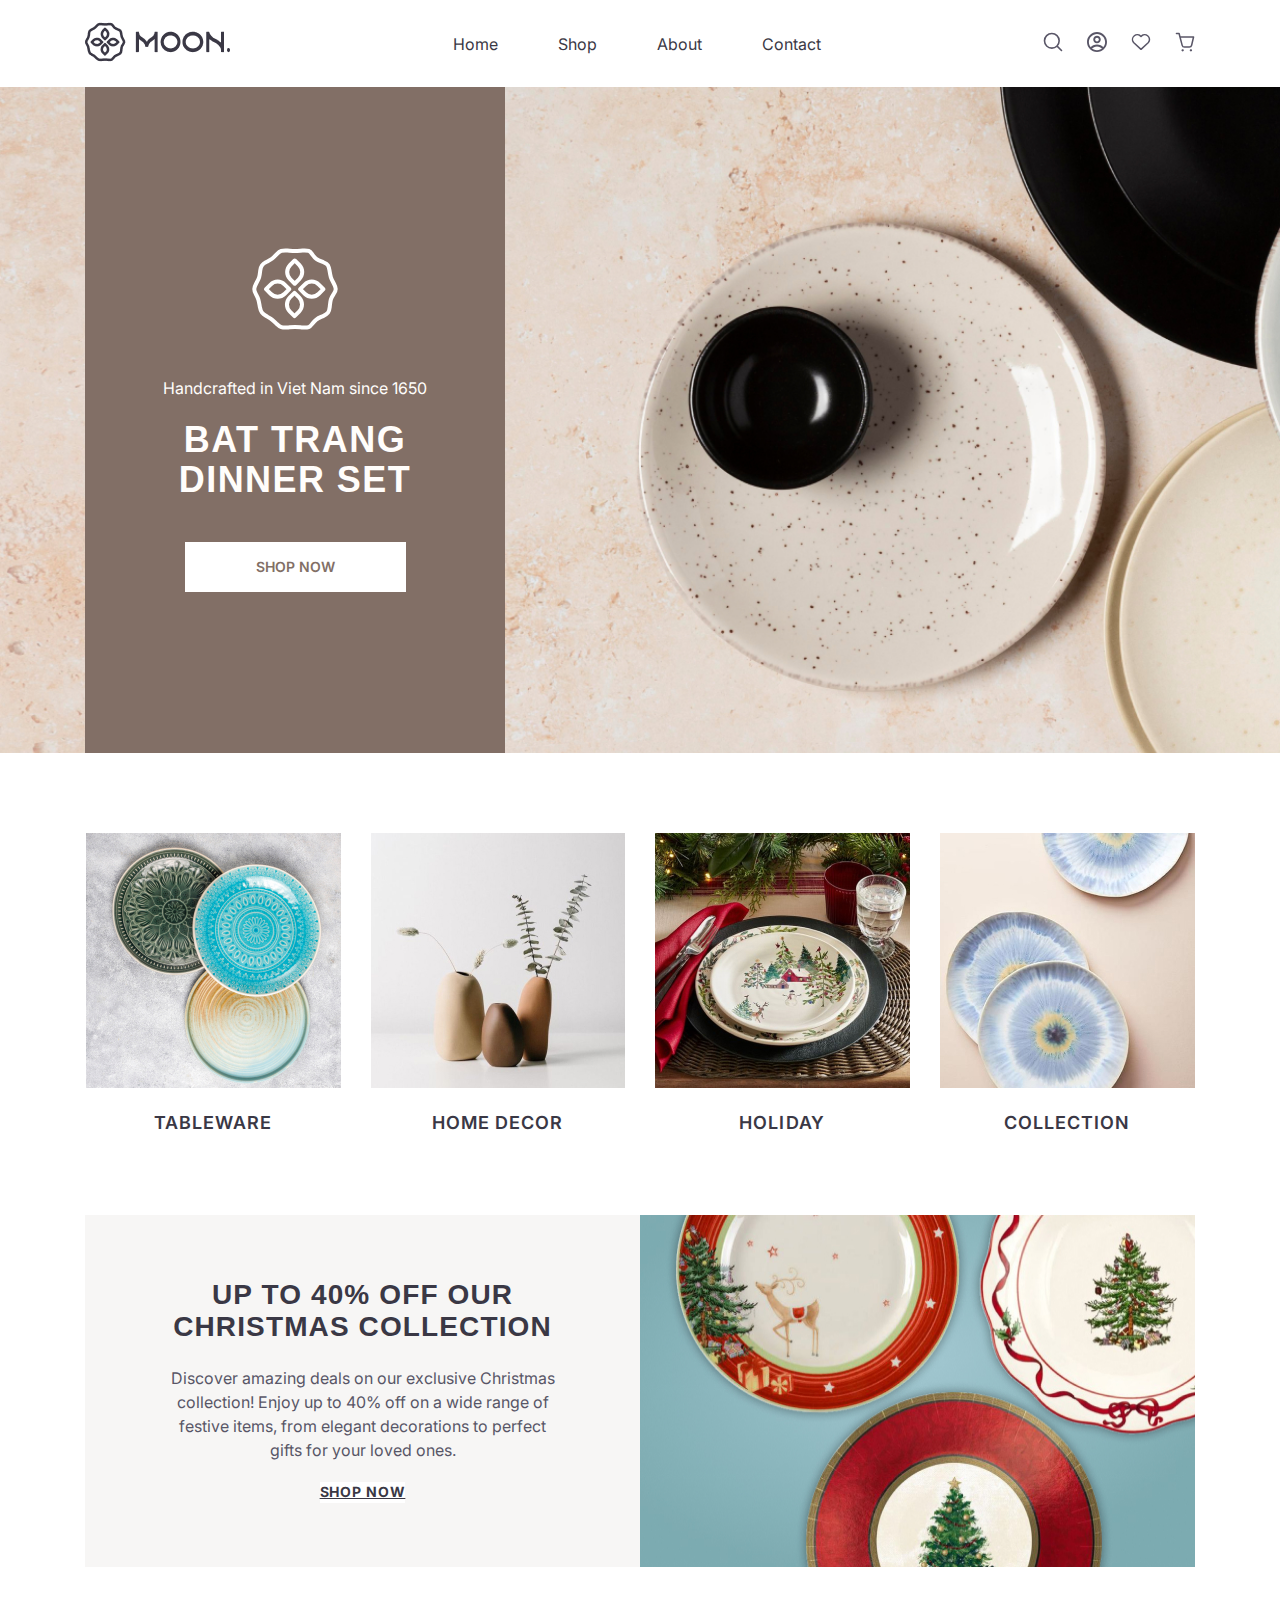
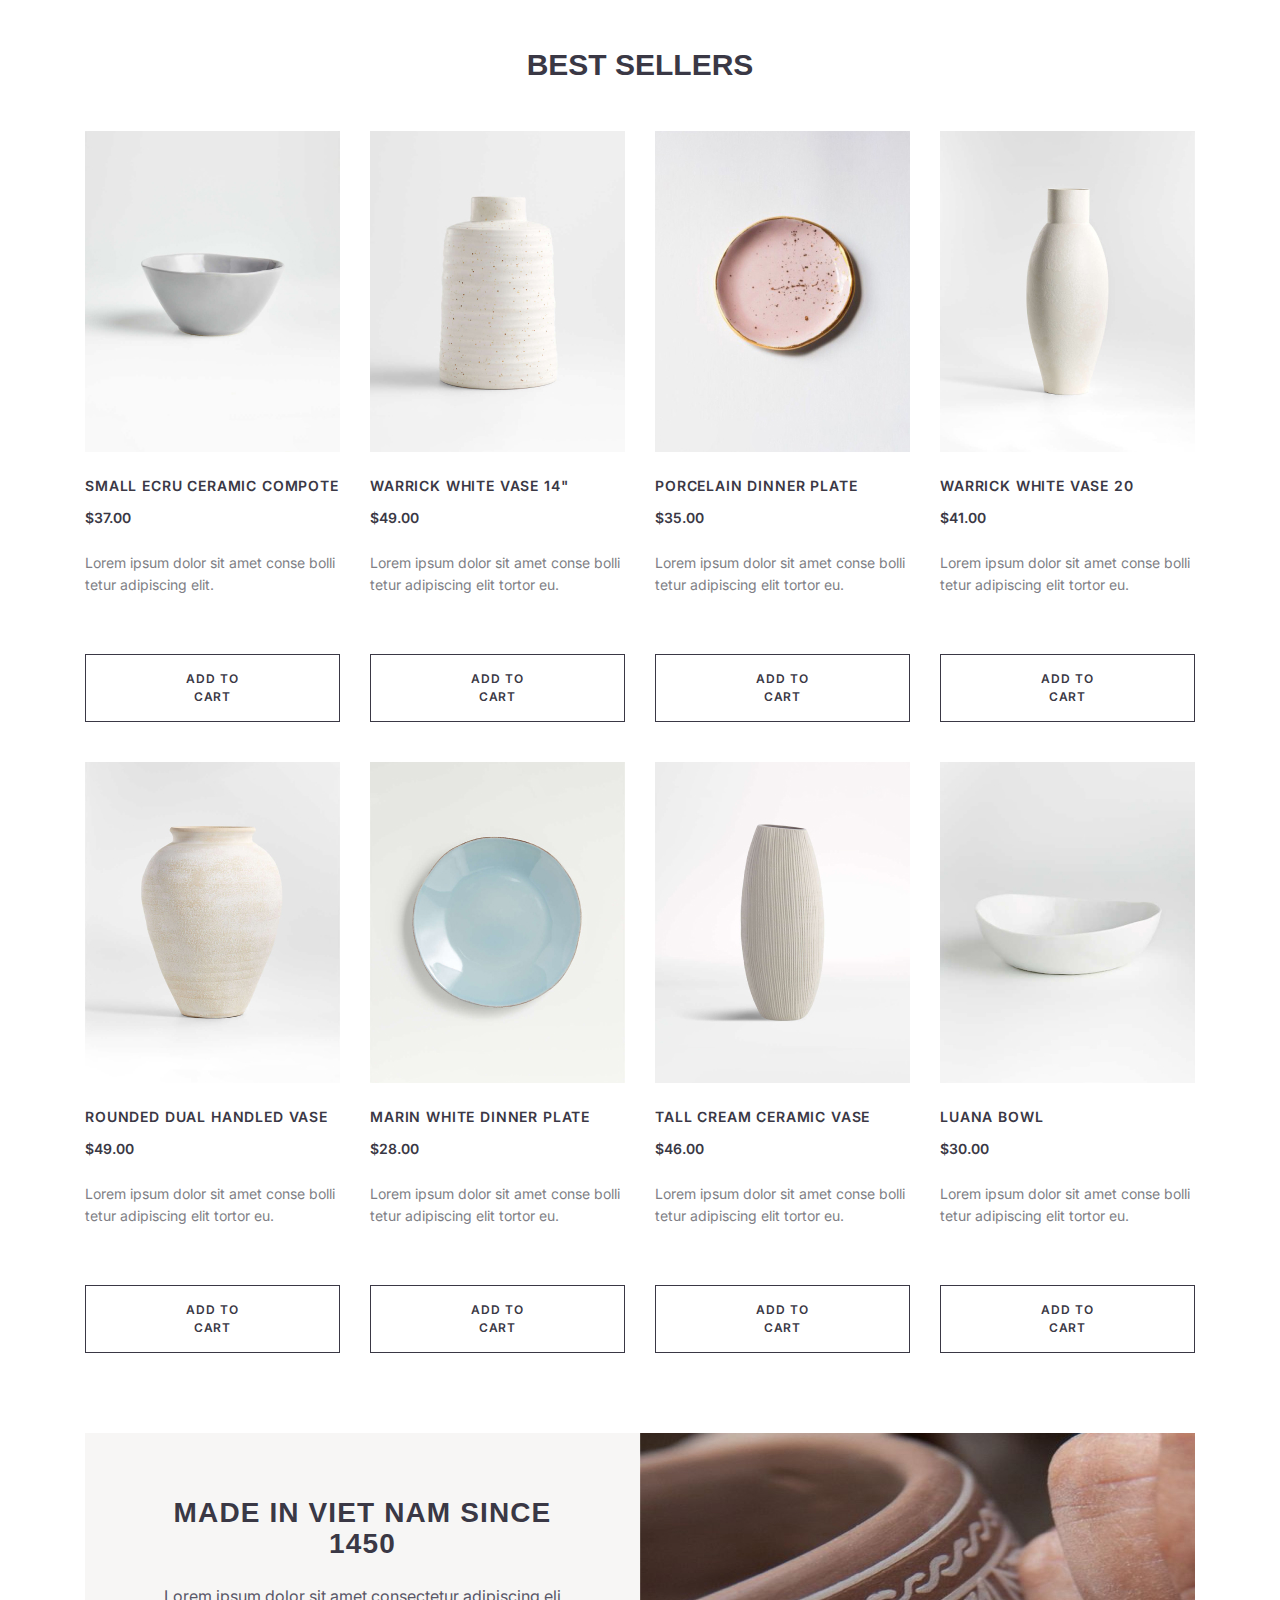
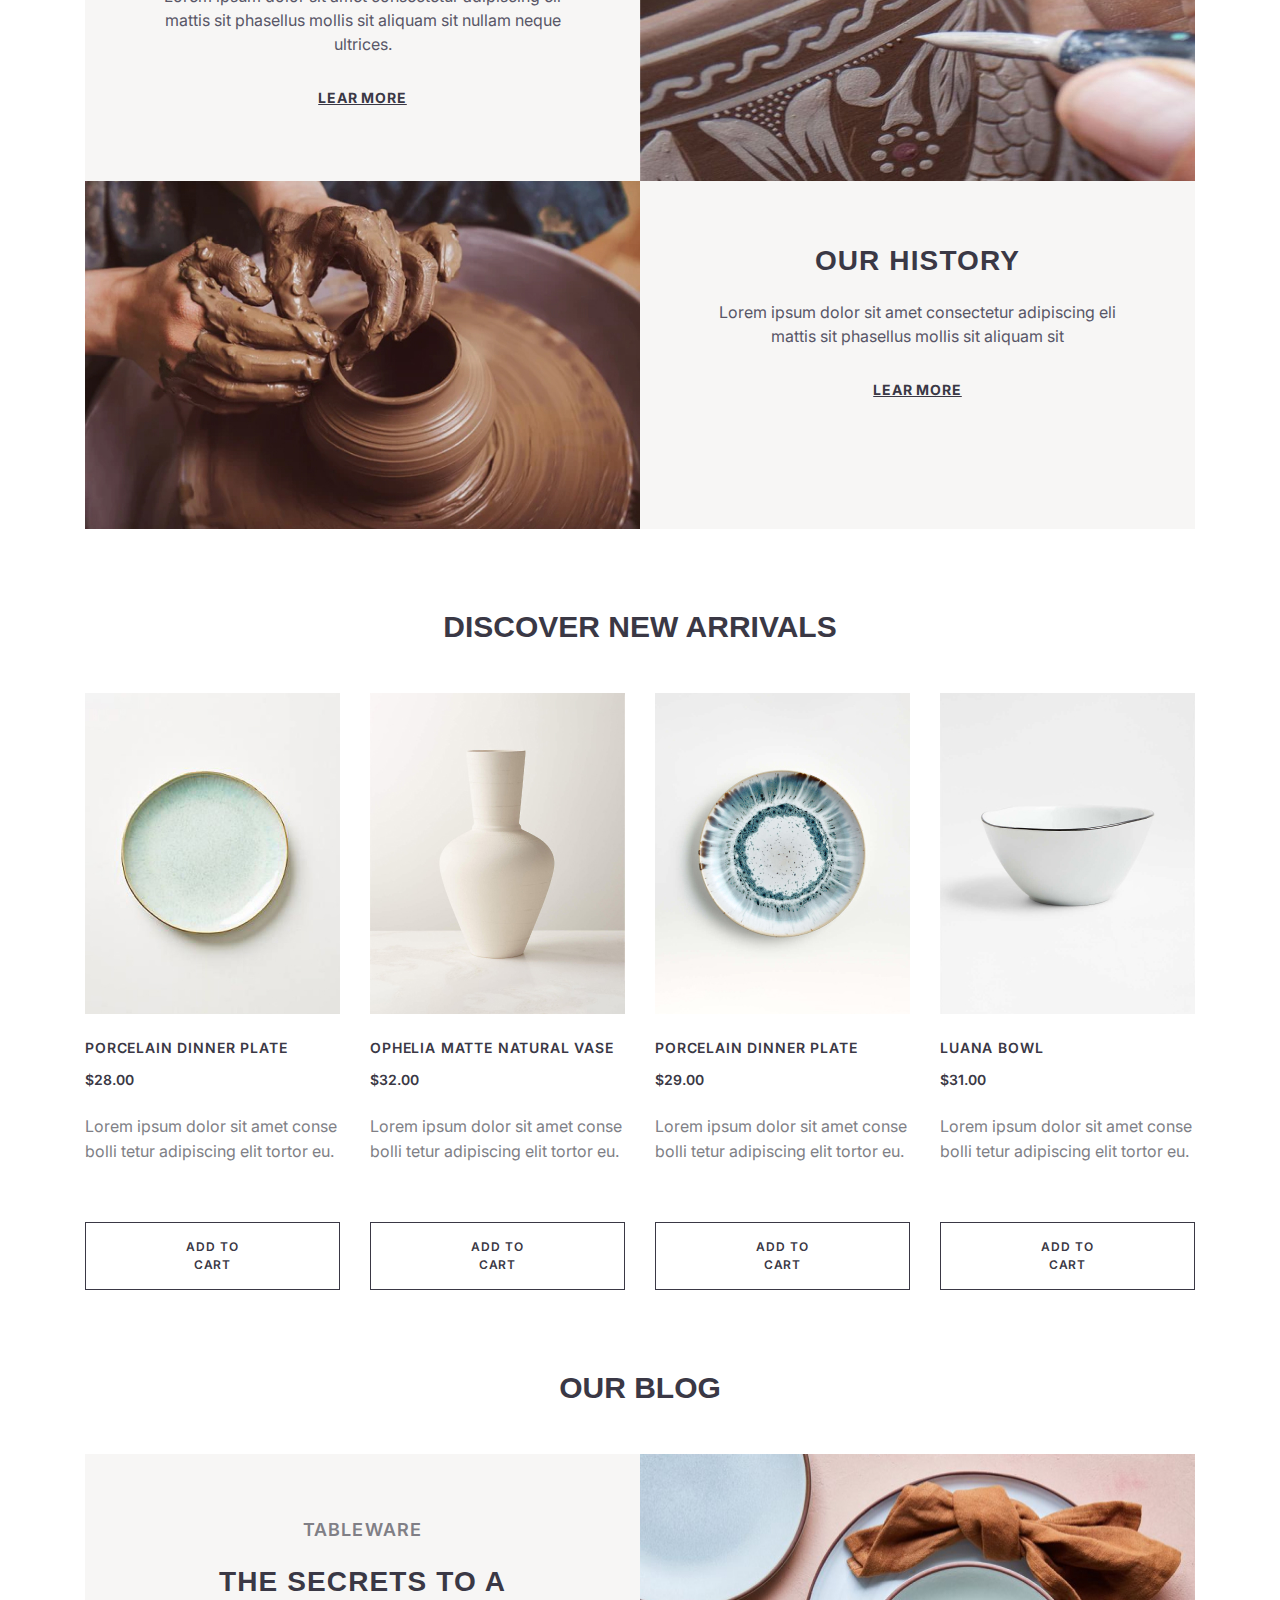
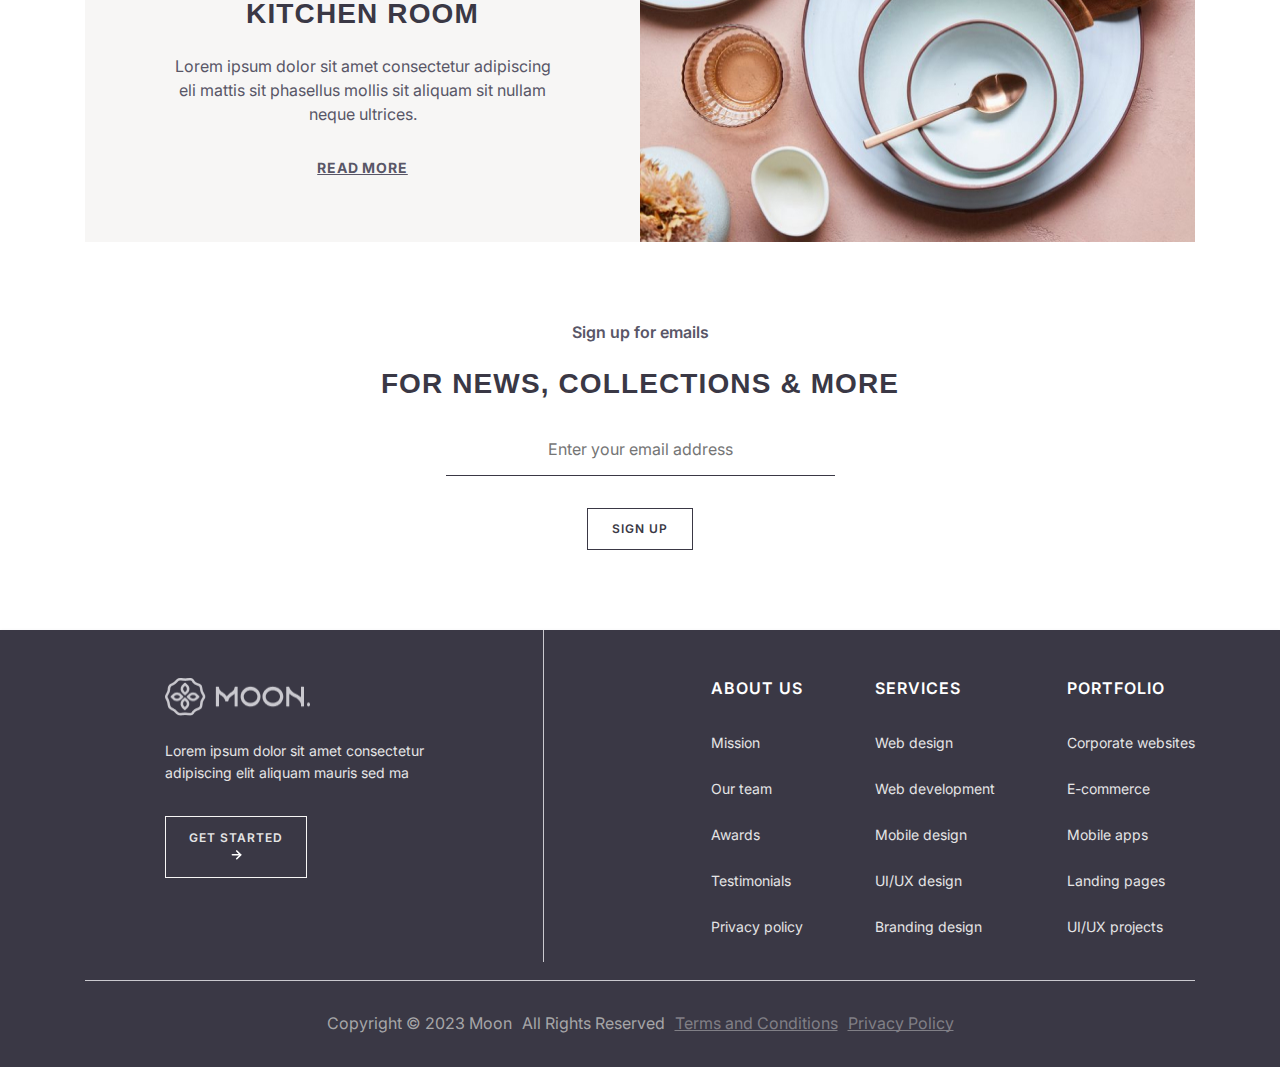
==== index.html @ 16c892f4 "changes" ====
<!DOCTYPE html>
<html lang="en">
  <head>
    <meta charset="UTF-8" />
    <meta name="viewport" content="width=device-width, initial-scale=1.0" />
    <title>Moon</title>
    <link rel="preconnect" href="https://fonts.googleapis.com" />
    <link rel="preconnect" href="https://fonts.gstatic.com" crossorigin />
    <link
      href="https://fonts.googleapis.com/css2?family=EB+Garamond:ital,wght@0,400..800;1,400..800&family=Inter:wght@100..900&display=swap"
      rel="stylesheet"
    />
    <link rel="stylesheet" href="css/normalize.css" />
    <link rel="stylesheet" href="css/style.css" />
  </head>
  <body>
    <header class="header">
      <div class="container">
        <div class="header__inner">
          <a class="logo" href="index.html">
            <img src="images/logo.png" alt="logo" />
          </a>
          <ul class="header__list">
            <li class="header__item">
              <a class="header__link" href="#">Home</a>
            </li>
            <li class="header__item">
              <a class="header__link" href="#">Shop</a>
            </li>
            <li class="header__item">
              <a class="header__link" href="#">About</a>
            </li>
            <li class="header__item">
              <a class="header__link" href="#">Contact</a>
            </li>
          </ul>
          <ul class="header__nav-list">
            <li class="header__nav-item">
              <a class="header__nav-link" href="#">
                <img src="images/search.svg" alt="picture" />
              </a>
            </li>
            <li class="header__nav-item">
              <a class="header__nav-link" href="#">
                <img src="images/avatar.svg" alt="picture" />
              </a>
            </li>
            <li class="header__nav-item">
              <a class="header__nav-link" href="#">
                <img src="images/favorite.svg" alt="picture" />
              </a>
            </li>
            <li class="header__nav-item">
              <a class="header__nav-link" href="#">
                <img src="images/shopping-cart.svg" alt="picture" />
              </a>
            </li>
          </ul>
        </div>
      </div>
    </header>
    <section class="top">
      <div class="container">
        <div class="top__inner">
          <img src="images/top-icon.svg" alt="icon" />
          <p class="top__text">Handcrafted in Viet Nam since 1650</p>
          <h1 class="top__title title">BAT TRANG DINNER SET</h1>
          <button class="top__btn" type="button">SHOP NOW</button>
        </div>
      </div>
    </section>
    <section class="catalog">
      <div class="container">
        <ul class="catalog__list">
          <li class="catalog__item">
            <img src="images/catalog-1.jpg" alt="picture" />
            <a class="catalog__link" href="#">
              <p class="catalog__link-text">TableWare</p>
            </a>
          </li>
          <li class="catalog__item">
            <img src="images/catalog-2.jpg" alt="picture" />
            <a class="catalog__link" href="#">
              <p class="catalog__link-text">Home decor</p>
            </a>
          </li>
          <li class="catalog__item">
            <img src="images/catalog-3.jpg" alt="picture" />
            <a class="catalog__link" href="#">
              <p class="catalog__link-text">Holiday</p>
            </a>
          </li>
          <li class="catalog__item">
            <img src="images/catalog-4.jpg" alt="picture" />
            <a class="catalog__link" href="#">
              <p class="catalog__link-text">Collection</p>
            </a>
          </li>
        </ul>
      </div>
    </section>
    <section class="discount">
      <div class="container">
        <div class="discount__inner">
          <div class="discount__list">
            <h2 class="discount__title title">
              Up to 40% off our Christmas collection
            </h2>
            <p class="discount__text">
              Discover amazing deals on our exclusive Christmas collection!
              Enjoy up to 40% off on a wide range of festive items, from elegant
              decorations to perfect gifts for your loved ones.
            </p>
            <button class="discount__btn" type="button">Shop now</button>
          </div>
          <img class="discount__img" src="images/discount.jpg" alt="pictere" />
        </div>
      </div>
    </section>
    <section class="best">
      <div class="container">
        <h2 class="best__title title">Best sellers</h2>
        <ul class="best__list">
          <li class="best__item">
            <img src="images/best-1.jpg" alt="picture" />
            <div class="best__item-content">
              <p class="best__name">Small Ecru Ceramic Compote</p>
              <p class="best__price">$37.00</p>
              <p class="best__text">
                Lorem ipsum dolor sit amet conse bolli tetur adipiscing elit.
              </p>
              <button class="best__btn" type="button">Add to cart</button>
            </div>
          </li>
          <li class="best__item">
            <img src="images/best-2.jpg" alt="picture" />
            <p class="best__name">Warrick White Vase 14"</p>
            <p class="best__price">$49.00</p>
            <p class="best__text">
              Lorem ipsum dolor sit amet conse bolli tetur adipiscing elit
              tortor eu.
            </p>
            <button class="best__btn" type="button">Add to cart</button>
          </li>
          <li class="best__item">
            <img src="images/best-3.jpg" alt="picture" />
            <p class="best__name">Porcelain Dinner Plate</p>
            <p class="best__price">$35.00</p>
            <p class="best__text">
              Lorem ipsum dolor sit amet conse bolli tetur adipiscing elit
              tortor eu.
            </p>
            <button class="best__btn" type="button">Add to cart</button>
          </li>
          <li class="best__item">
            <img src="images/best-4.jpg" alt="picture" />
            <p class="best__name">Warrick White Vase 20</p>
            <p class="best__price">$41.00</p>
            <p class="best__text">
              Lorem ipsum dolor sit amet conse bolli tetur adipiscing elit
              tortor eu.
            </p>
            <button class="best__btn" type="button">Add to cart</button>
          </li>
          <li class="best__item">
            <img src="images/best-5.jpg" alt="picture" />
            <p class="best__name">Rounded Dual Handled Vase</p>
            <p class="best__price">$49.00</p>
            <p class="best__text">
              Lorem ipsum dolor sit amet conse bolli tetur adipiscing elit
              tortor eu.
            </p>
            <button class="best__btn" type="button">Add to cart</button>
          </li>
          <li class="best__item">
            <img src="images/best-6.jpg" alt="picture" />
            <p class="best__name">Marin White Dinner Plate</p>
            <p class="best__price">$28.00</p>
            <p class="best__text">
              Lorem ipsum dolor sit amet conse bolli tetur adipiscing elit
              tortor eu.
            </p>
            <button class="best__btn" type="button">Add to cart</button>
          </li>
          <li class="best__item">
            <img src="images/best-7.jpg" alt="picture" />
            <p class="best__name">Tall Cream Ceramic Vase</p>
            <p class="best__price">$46.00</p>
            <p class="best__text">
              Lorem ipsum dolor sit amet conse bolli tetur adipiscing elit
              tortor eu.
            </p>
            <button class="best__btn" type="button">Add to cart</button>
          </li>
          <li class="best__item">
            <img src="images/best-8.jpg" alt="picture" />
            <p class="best__name">Luana Bowl</p>
            <p class="best__price">$30.00</p>
            <p class="best__text">
              Lorem ipsum dolor sit amet conse bolli tetur adipiscing elit
              tortor eu.
            </p>
            <button class="best__btn" type="button">Add to cart</button>
          </li>
        </ul>
      </div>
    </section>
    <section class="info">
      <div class="container">
        <div class="info__inner">
          <div class="info__made">
            <h2 class="info__title title">Made in viet Nam since 1450</h2>
            <p class="info__text">
              Lorem ipsum dolor sit amet consectetur adipiscing eli mattis sit
              phasellus mollis sit aliquam sit nullam neque ultrices.
            </p>
            <a class="info__link" href="">Lear more</a>
          </div>
          <img class="info__img" src="images/info-1.jpg" alt="picture" />
        </div>
        <div class="info__list">
          <img class="info__img" src="images/info-2.jpg" alt="picture" />
          <div class="info__history">
            <h2 class="info__title title">Our History</h2>
            <p class="info__text">
              Lorem ipsum dolor sit amet consectetur adipiscing eli mattis sit
              phasellus mollis sit aliquam sit
            </p>
            <a class="info__link" href="">Lear more</a>
          </div>
        </div>
      </div>
    </section>
    <section class="discover">
      <div class="container">
        <h2 class="discover__title title">Discover new arrivals</h2>
        <ul class="discover__list">
          <li class="discover__item">
            <img src="images/discover-1.jpg" alt="picture" />
            <p class="discover__name">Porcelain Dinner Plate</p>
            <p class="discover__price">$28.00</p>
            <p class="discover__text">
              Lorem ipsum dolor sit amet conse bolli tetur adipiscing elit
              tortor eu.
            </p>
            <button class="discover__btn" type="button">Add to cart</button>
          </li>
          <li class="discover__item">
            <img src="images/discover-2.jpg" alt="picture" />
            <p class="discover__name">Ophelia Matte Natural Vase</p>
            <p class="discover__price">$32.00</p>
            <p class="discover__text">
              Lorem ipsum dolor sit amet conse bolli tetur adipiscing elit
              tortor eu.
            </p>
            <button class="discover__btn" type="button">Add to cart</button>
          </li>
          <li class="discover__item">
            <img src="images/discover-3.jpg" alt="picture" />
            <p class="discover__name">Porcelain Dinner Plate</p>
            <p class="discover__price">$29.00</p>
            <p class="discover__text">
              Lorem ipsum dolor sit amet conse bolli tetur adipiscing elit
              tortor eu.
            </p>
            <button class="discover__btn" type="button">Add to cart</button>
          </li>
          <li class="discover__item">
            <img src="images/discover-4.jpg" alt="picture" />
            <p class="discover__name">Luana Bowl</p>
            <p class="discover__price">$31.00</p>
            <p class="discover__text">
              Lorem ipsum dolor sit amet conse bolli tetur adipiscing elit
              tortor eu.
            </p>
            <button class="discover__btn" type="button">Add to cart</button>
          </li>
        </ul>
      </div>
    </section>
    <section class="blog">
      <div class="container">
        <h2 class="blog__title title">Our blog</h2>
        <div class="blog__inner">
          <div class="blog__list">
            <p class="blog__list-tab">TableWare</p>
            <h3 class="blog__list-title title">
              The secrets to a kitchen room
            </h3>
            <p class="blog__list-text">
              Lorem ipsum dolor sit amet consectetur adipiscing eli mattis sit
              phasellus mollis sit aliquam sit nullam neque ultrices.
            </p>
            <a class="blog__list-link" href="#">Read more</a>
          </div>
          <img class="blog__img" src="images/blog.jpg" alt="picture" />
        </div>
      </div>
    </section>
    <section class="mail">
      <div class="container">
        <div class="mail__list">
          <p class="mail__text">Sign up for emails</p>
          <h2 class="mail__title title">For news, collections & more</h2>
          <form class="mail__form" action="#">
            <input
              class="mail__email"
              type="email"
              placeholder="Enter your email address"
            />
            <button class="mail__btn" type="submit">Sign up</button>
          </form>
        </div>
      </div>
    </section>
    <footer class="footer">
      <div class="container">
        <div class="footer__inner">
          <div class="footer__box">
            <img
              class="footer__box-logo"
              src="images/logo-footer.png"
              alt="logo"
            />
            <p class="footer__box-text">
              Lorem ipsum dolor sit amet consectetur adipiscing elit aliquam
              mauris sed ma
            </p>
            <a class="footer__box-link" href=""
              >Get started
              <img src="images/Arrow Right.svg" alt="icon" />
            </a>
          </div>
          <div class="footer__content">
            <ul class="footer__about-list">
              <li class="footer__about-title">About us</li>
              <li class="footer__about-item">
                <a class="footer__about-link" href="#">Mission</a>
              </li>
              <li class="footer__about-item">
                <a class="footer__about-link" href="#">Our team</a>
              </li>
              <li class="footer__about-item">
                <a class="footer__about-link" href="#">Awards</a>
              </li>
              <li class="footer__about-item">
                <a class="footer__about-link" href="#">Testimonials</a>
              </li>
              <li class="footer__about-item">
                <a class="footer__about-link" href="#">Privacy policy</a>
              </li>
            </ul>
            <ul class="footer__services-list">
              <li class="footer__services-title">Services</li>
              <li class="footer__services-item">
                <a class="footer__services-link" href="#">Web design</a>
              </li>
              <li class="footer__services-item">
                <a class="footer__services-link" href="#">Web development</a>
              </li>
              <li class="footer__services-item">
                <a class="footer__services-link" href="#">Mobile design</a>
              </li>
              <li class="footer__services-item">
                <a class="footer__services-link" href="#">UI/UX design</a>
              </li>
              <li class="footer__services-item">
                <a class="footer__services-link" href="#">Branding design</a>
              </li>
            </ul>
            <ul class="footer__portfolio-list">
              <li class="footer__portfolio-title">Portfolio</li>
              <li class="footer__portfolio-item">
                <a class="footer__portfolio-link" href="#"
                  >Corporate websites</a
                >
              </li>
              <li class="footer__portfolio-item">
                <a class="footer__portfolio-link" href="#">E-commerce</a>
              </li>
              <li class="footer__portfolio-item">
                <a class="footer__portfolio-link" href="#">Mobile apps</a>
              </li>
              <li class="footer__portfolio-item">
                <a class="footer__portfolio-link" href="#">Landing pages</a>
              </li>
              <li class="footer__portfolio-item">
                <a class="footer__portfolio-link" href="#">UI/UX projects</a>
              </li>
            </ul>
          </div>
        </div>
        <div class="footer__end">
          <p class="footer__end-text">Copyright © 2023 Moon</p>
          <p class="footer__end-text">All Rights Reserved</p>
          <a class="footer__end-link" href="#">Terms and Conditions</a>
          <a class="footer__end-link" href="#">Privacy Policy</a>
        </div>
      </div>
    </footer>
  </body>
</html>
---- css/style.css ----
html {
  box-sizing: border-box;
}

*,
*::before,
*::after {
  box-sizing: inherit;
}

h1,
h2,
h3,
h4,
h5,
h6 {
  margin: 0;
}

ul,
li {
  margin: 0;
  padding: 0;
  list-style: none;
}

p {
  margin: 0;
}

a {
  color: inherit;
  text-decoration: none;
}

button {
  padding: 0;
  border: none;
  cursor: pointer;
  background: #fff;
}

body {
  font-family: "Inter", sans-serif;
  font-weight: 400;
  font-size: 16px;
  color: #3a3845;
  background-color: #fff;
}

.container {
  max-width: 1140px;
  margin: 0 auto;
  padding: 0 15px;
}

.title {
  font-family: "Garamond", sans-serif;
  font-weight: 700;
  text-transform: uppercase;
}

.header {
  padding: 22px 0;
}

.header__inner {
  display: flex;
  justify-content: space-between;
  align-items: center;
}

.header__list {
  display: flex;
  gap: 20px 60px;
}

.header__nav-list {
  display: flex;
  align-items: center;
  gap: 10px 24px;
}

.top {
  background: url(../images/top-bg.jpg) center no-repeat;
  background-size: cover;
}

.top__inner {
  max-width: 420px;
  background: #826f66;
  padding: 161px 0;
  text-align: center;
}

.top__text {
  line-height: 150%;
  color: #fffdfb;
  margin: 42px 0 20px;
}

.top__title {
  max-width: 273px;
  font-size: 36px;
  line-height: 111%;
  letter-spacing: 0.04em;
  text-align: center;
  color: #fffdfb;
  margin: 0 auto 42px;
}

.top__btn {
  font-family: "Inter", sans-serif;
  font-weight: 600;
  font-size: 14px;
  line-height: 143%;
  text-align: center;
  color: #826f66;
  padding: 15px 71px;
}

.catalog {
  padding: 80px 0;
}

.catalog__list {
  display: flex;
  flex-wrap: wrap;
  justify-content: center;
  gap: 30px 30px;
}

.catalog__item img {
  display: block;
  max-width: 100%;
  height: auto;
}

.catalog__link-text {
  font-weight: 600;
  font-size: 18px;
  line-height: 133%;
  letter-spacing: 0.06em;
  text-transform: uppercase;
  text-align: center;
  margin-top: 23px;
}

.discount__inner {
  display: flex;
}

.discount__list {
  background: #f7f6f5;
  padding: 64px 78px;
  text-align: center;
}

.discount__title {
  font-size: 28px;
  line-height: 114%;
  letter-spacing: 0.04em;
  text-align: center;
  margin-bottom: 24px;
}

.discount__text {
  font-weight: 400;
  font-size: 16px;
  line-height: 150%;
  text-align: center;
  color: #595667;
  margin-bottom: 20px;
}

.discount__btn {
  font-family: "Inter", sans-serif;
  font-weight: 700;
  font-size: 14px;
  line-height: 143%;
  letter-spacing: 0.06em;
  text-transform: uppercase;
  text-decoration: underline;
  text-decoration-skip-ink: none;
  text-align: center;
  color: #3a3845;
}

.discount__img {
  display: block;
  max-width: 100%;
  height: auto;
}

.best {
  padding: 80px 0;
}

.best__title {
  font-size: 30px;
  line-height: 120%;
  text-align: center;
  margin-bottom: 48px;
}

.best__list {
  display: flex;
  flex-wrap: wrap;
  gap: 40px 30px;
}

.best__item {
  flex-basis: 255px;
}

.best__item img {
  display: block;
  max-width: 100%;
  height: auto;
}

.best__item-content {
  display: flex;
  flex-direction: column;
}

.best__name {
  font-weight: 600;
  font-size: 14px;
  line-height: 143%;
  letter-spacing: 0.06em;
  text-transform: uppercase;
  text-align: left;
  margin: 24px 0 12px;
}

.best__price {
  font-weight: 600;
  font-size: 14px;
  line-height: 143%;
  color: #3a3845;
  margin-bottom: 24px;
}

.best__text {
  font-size: 14px;
  line-height: 157%;
  color: #807f86;
  margin-bottom: 58px;
}

.best__btn {
  font-family: "Inter", sans-serif;
  border: 1px solid #3a3845;
  font-weight: 600;
  font-size: 12px;
  line-height: 150%;
  letter-spacing: 0.08em;
  text-transform: uppercase;
  text-align: center;
  color: #3a3845;
  padding: 15px 80px;
}

.info__inner {
  display: flex;
}

.info__made {
  display: flex;
  flex-direction: column;
  background: #f7f6f5;
  padding: 64px 60px;
}

.info__list {
  display: flex;
}

.info__history {
  display: flex;
  flex-direction: column;
  background: #f7f6f5;
  padding: 64px 60px;
}

.info__title {
  font-weight: 700;
  font-size: 28px;
  line-height: 114%;
  letter-spacing: 0.04em;
  text-transform: uppercase;
  text-align: center;
  margin-bottom: 24px;
}

.info__text {
  font-weight: 400;
  font-size: 16px;
  line-height: 150%;
  text-align: center;
  color: #595667;
  margin-bottom: 32px;
}

.info__link {
  font-weight: 700;
  font-size: 14px;
  line-height: 143%;
  letter-spacing: 0.06em;
  text-transform: uppercase;
  text-decoration: underline;
  text-decoration-skip-ink: none;
  text-align: center;
  color: #3a3845;
}

.info__img {
  display: block;
  max-width: 100%;
  height: auto;
}

.discover {
  padding: 80px 0;
}

.discover__title {
  font-size: 30px;
  line-height: 120%;
  text-transform: uppercase;
  text-align: center;
  margin-bottom: 48px;
}

.discover__list {
  display: flex;
  flex-wrap: wrap;
  gap: 40px 30px;
}

.discover__item {
  flex-basis: 255px;
}

.discover__item img {
  display: block;
  max-width: 100%;
  height: auto;
}

.discover__name {
  font-weight: 600;
  font-size: 14px;
  line-height: 143%;
  letter-spacing: 0.06em;
  text-transform: uppercase;
  margin: 24px 0 12px;
}

.discover__price {
  font-weight: 600;
  font-size: 14px;
  line-height: 143%;
  margin-bottom: 24px;
}

.discover__text {
  line-height: 157%;
  color: #807f86;
  margin-bottom: 58px;
}

.discover__btn {
  font-family: "Inter", sans-serif;
  border: 1px solid #3a3845;
  font-weight: 600;
  font-size: 12px;
  line-height: 150%;
  letter-spacing: 0.08em;
  text-transform: uppercase;
  text-align: center;
  color: #3a3845;
  padding: 15px 80px;
}

.blog__title {
  font-size: 30px;
  line-height: 120%;
  text-transform: uppercase;
  text-align: center;
  margin-bottom: 48px;
}

.blog__inner {
  display: flex;
}

.blog__list {
  background: #f7f6f5;
  padding: 64px 83px;
  text-align: center;
}

.blog__list-tab {
  font-weight: 600;
  font-size: 18px;
  line-height: 133%;
  letter-spacing: 0.06em;
  text-transform: uppercase;
  text-align: center;
  color: #807f86;
  margin-bottom: 24px;
}

.blog__list-title {
  font-size: 28px;
  line-height: 114%;
  letter-spacing: 0.04em;
  text-transform: uppercase;
  text-align: center;
  margin-bottom: 24px;
}

.blog__list-text {
  line-height: 150%;
  text-align: center;
  color: #595667;
  margin-bottom: 32px;
}

.blog__list-link {
  border-radius: 6px;
  font-weight: 700;
  font-size: 14px;
  line-height: 143%;
  letter-spacing: 0.06em;
  text-transform: uppercase;
  text-decoration: underline;
  text-decoration-skip-ink: none;
  text-align: center;
  color: #595667;
}

.blog__img {
  display: block;
  max-width: 100%;
  height: auto;
}

.mail {
  padding: 80px 0;
}

.mail__list {
  display: flex;
  flex-direction: column;
}

.mail__text {
  font-weight: 600;
  line-height: 137%;
  text-align: center;
  color: #595667;
  margin-bottom: 24px;
}

.mail__title {
  font-size: 28px;
  line-height: 114%;
  letter-spacing: 0.04em;
  text-transform: uppercase;
  text-align: center;
  margin-bottom: 24px;
}

.mail__form {
  max-width: 389px;
  display: flex;
  flex-wrap: wrap;
  flex-direction: column;

  margin: 0 auto;
}

.mail__email {
  border: none;
  border-bottom: 1px solid #3a3845;
  background-color: transparent;
  padding: 14px 70px;
  width: 389px;
  margin-bottom: 32px;
  font-weight: 400;
  font-size: 16px;
  line-height: 150%;
  text-align: center;
  color: #595667;
}

.mail__btn {
  border: 1px solid #3a3845;
  padding: 11px 24px;
  font-family: "Inter", sans-serif;
  font-weight: 600;
  font-size: 12px;
  line-height: 150%;
  letter-spacing: 0.08em;
  text-transform: uppercase;
  text-align: center;
  color: #3a3845;
  margin: 0 auto;
}

.footer {
  box-shadow: 0 1px 4px 0 rgba(25, 33, 61, 0.08);
  background: #3a3845;
  padding: 48px 32px 0;
  position: relative;
}

.footer__inner {
  display: flex;
  justify-content: space-between;
}

.footer__box {
  display: flex;
  flex-wrap: wrap;
  flex-direction: column;
  padding: 0 80px 102px;
}

.footer__box::after {
  content: "";
  position: absolute;
  top: 0;
  right: 736px;
  width: 1px;
  height: 332px;
  background-color: #cac9cf;
}

.footer__box-logo {
  display: block;
  width: 145px;
  height: 38px;
}

.footer__box-text {
  font-weight: 400;
  font-size: 14px;
  line-height: 157%;
  color: #e5e5e5;
  margin: 24px 0 32px;
  max-width: 303px;
}

.footer__box-link {
  border: 1px solid #f7f6f5;
  font-family: "Inter", sans-serif;
  padding: 12px 16px;
  font-weight: 600;
  font-size: 12px;
  line-height: 150%;
  letter-spacing: 0.08em;
  text-transform: uppercase;
  text-align: center;
  color: #e5e5e5;
  max-width: 142px;
}

.footer__content {
  display: flex;
  gap: 0 72px;
}

.footer__about-title,
.footer__services-title,
.footer__portfolio-title {
  font-weight: 600;
  line-height: 137%;
  letter-spacing: 0.06em;
  text-transform: uppercase;
  color: #fff;
  margin-bottom: 32px;
}

.footer__about-item,
.footer__services-item,
.footer__portfolio-item {
  font-weight: 400;
  font-size: 14px;
  line-height: 157%;
  text-align: center;
  color: #e5e5e5;
  margin-bottom: 24px;
  text-align: left;
}

.footer__end {
  padding: 32px 0;
  border-top: 1px solid #cac9cf;
  display: flex;
  justify-content: center;
  gap: 0 10px;
}

.footer__end-text {
  line-height: 137%;
  text-align: center;
  color: #a6a6a8;
}

.footer__end-link {
  line-height: 137%;
  text-align: center;
  text-decoration: underline;
  text-decoration-skip-ink: none;
  color: #807f86;
}
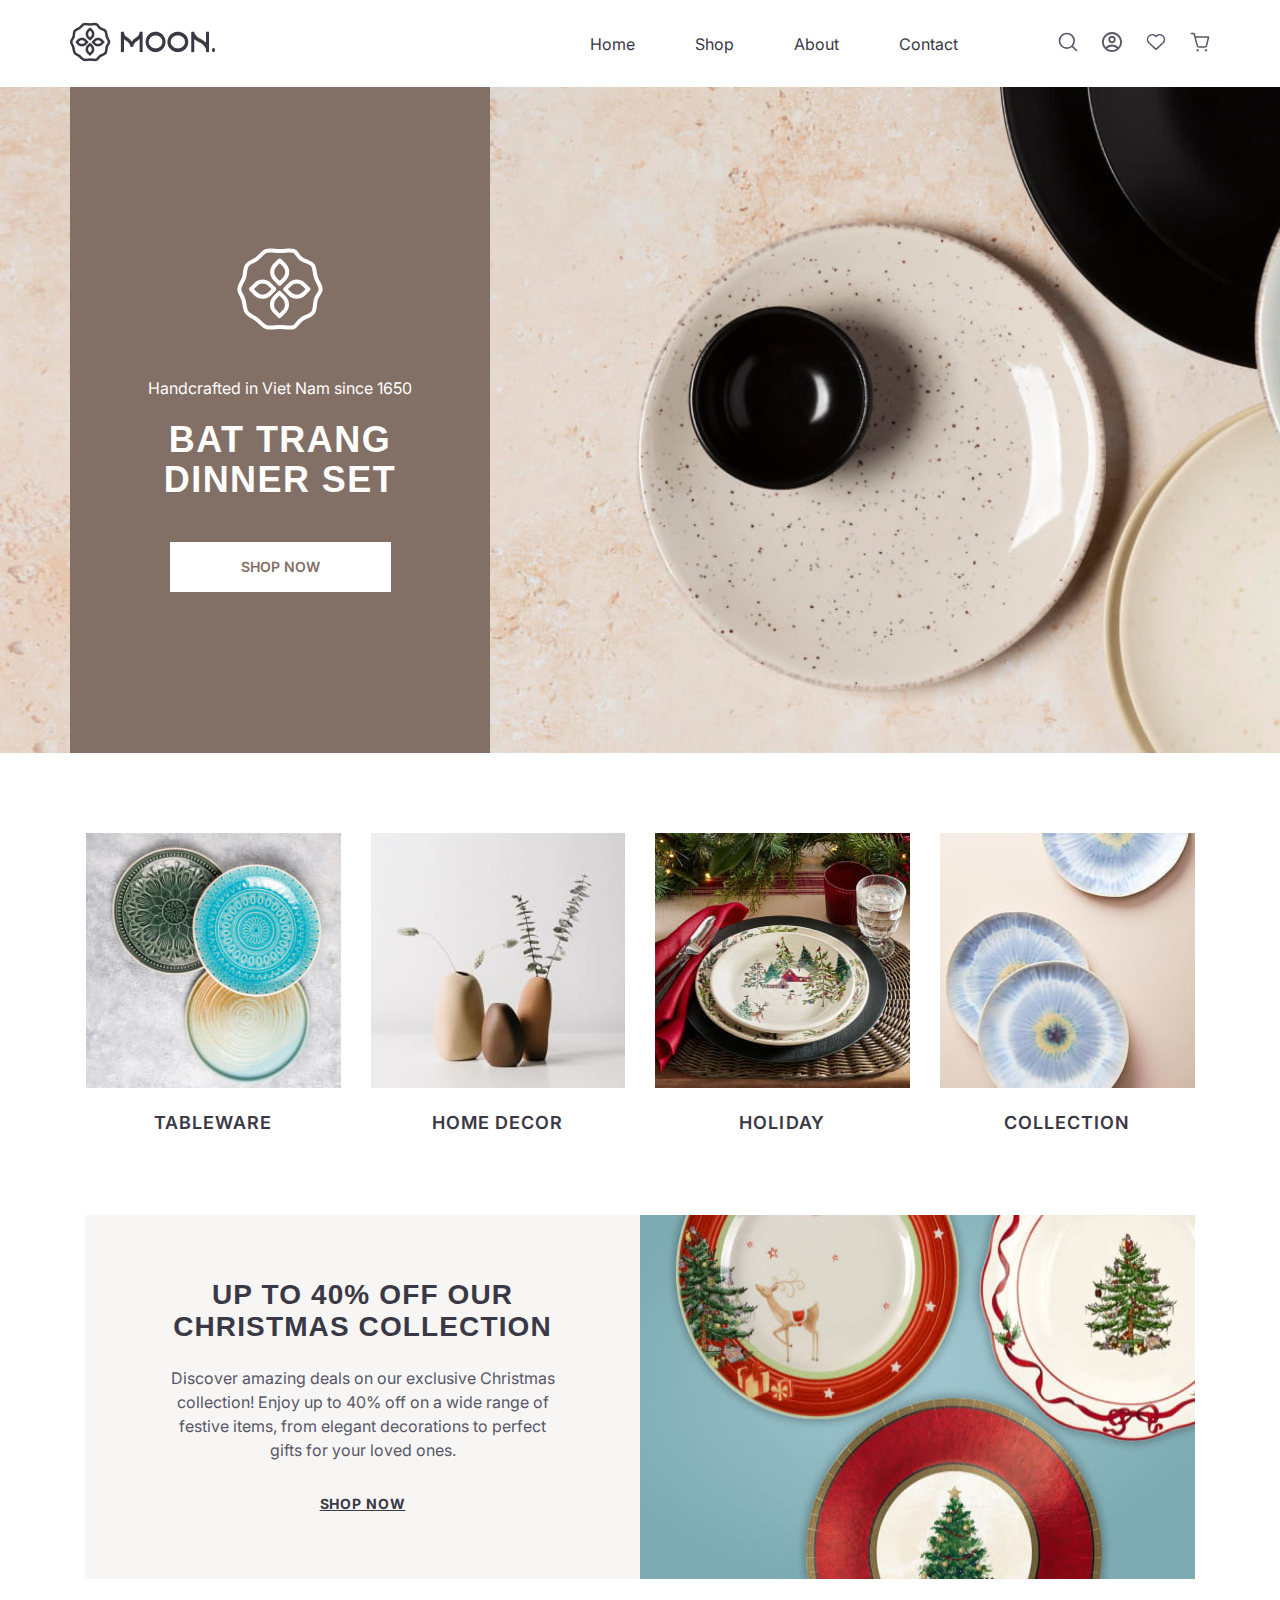
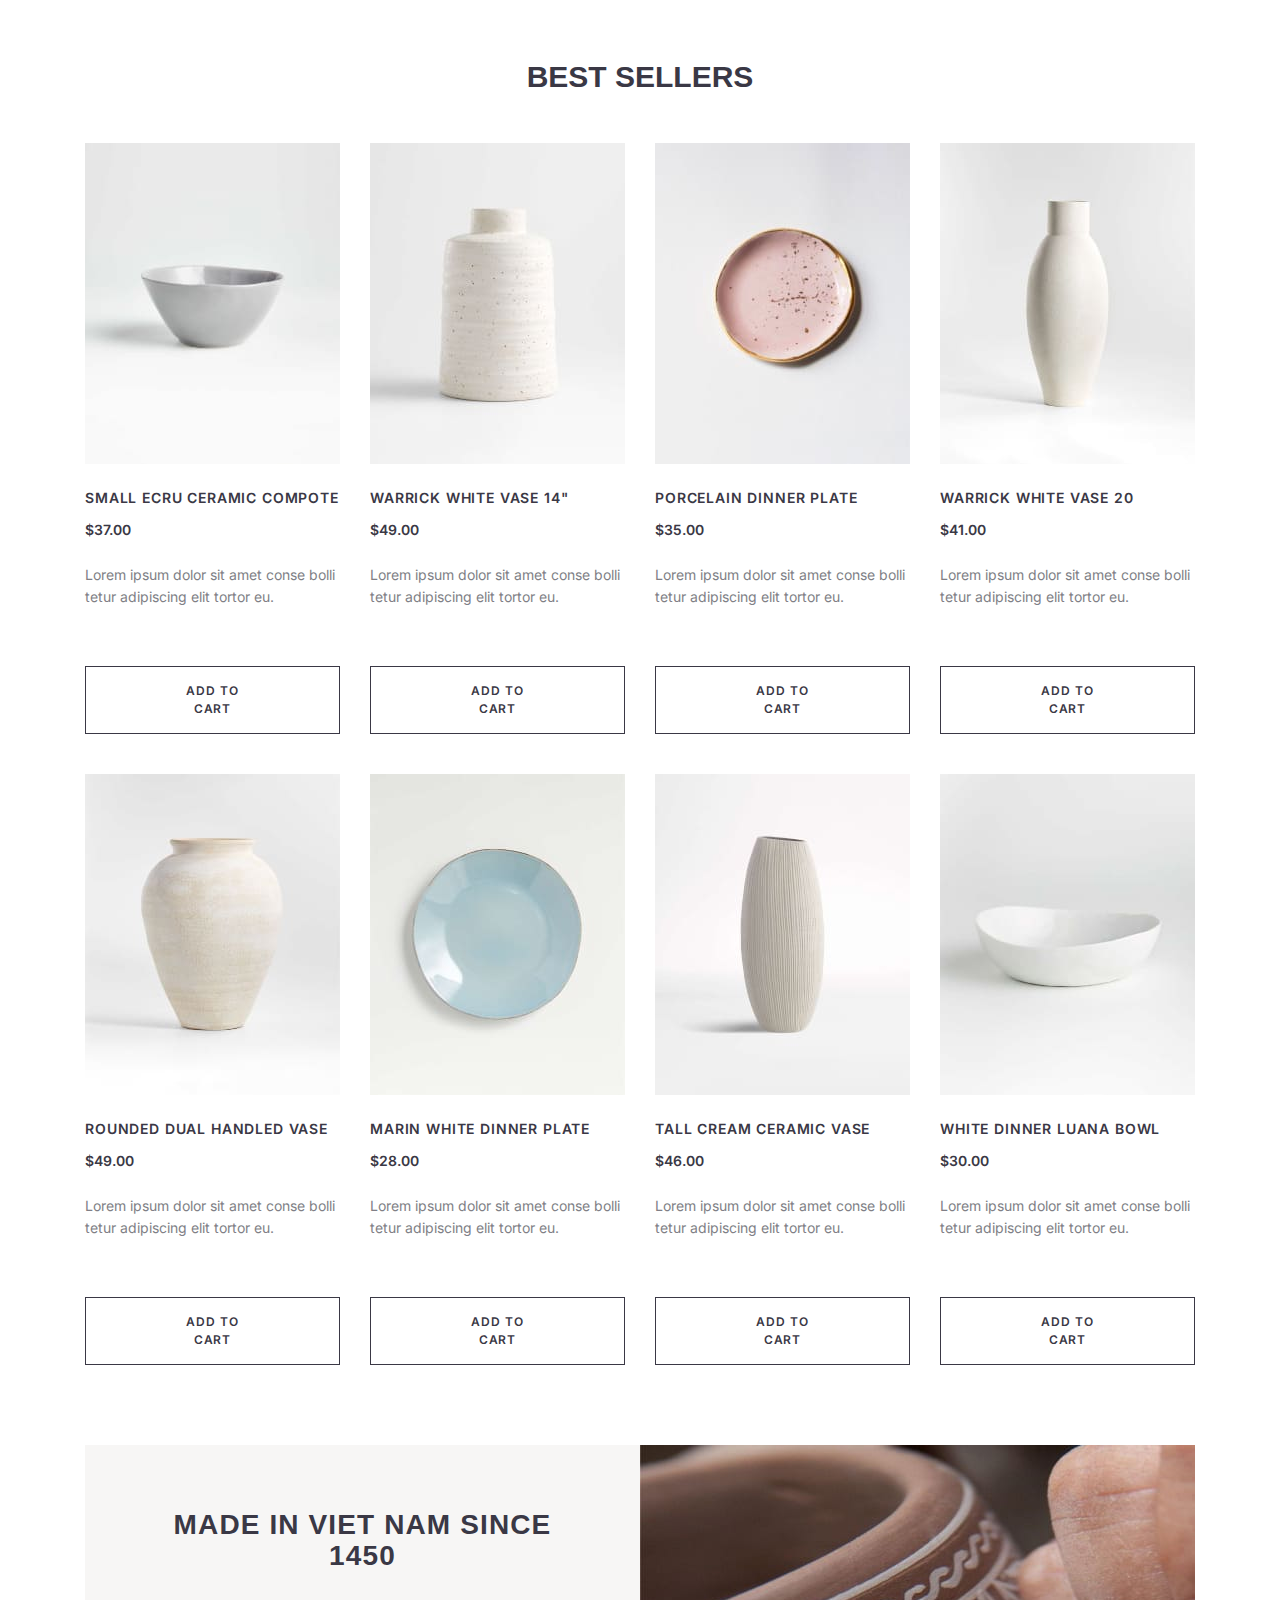
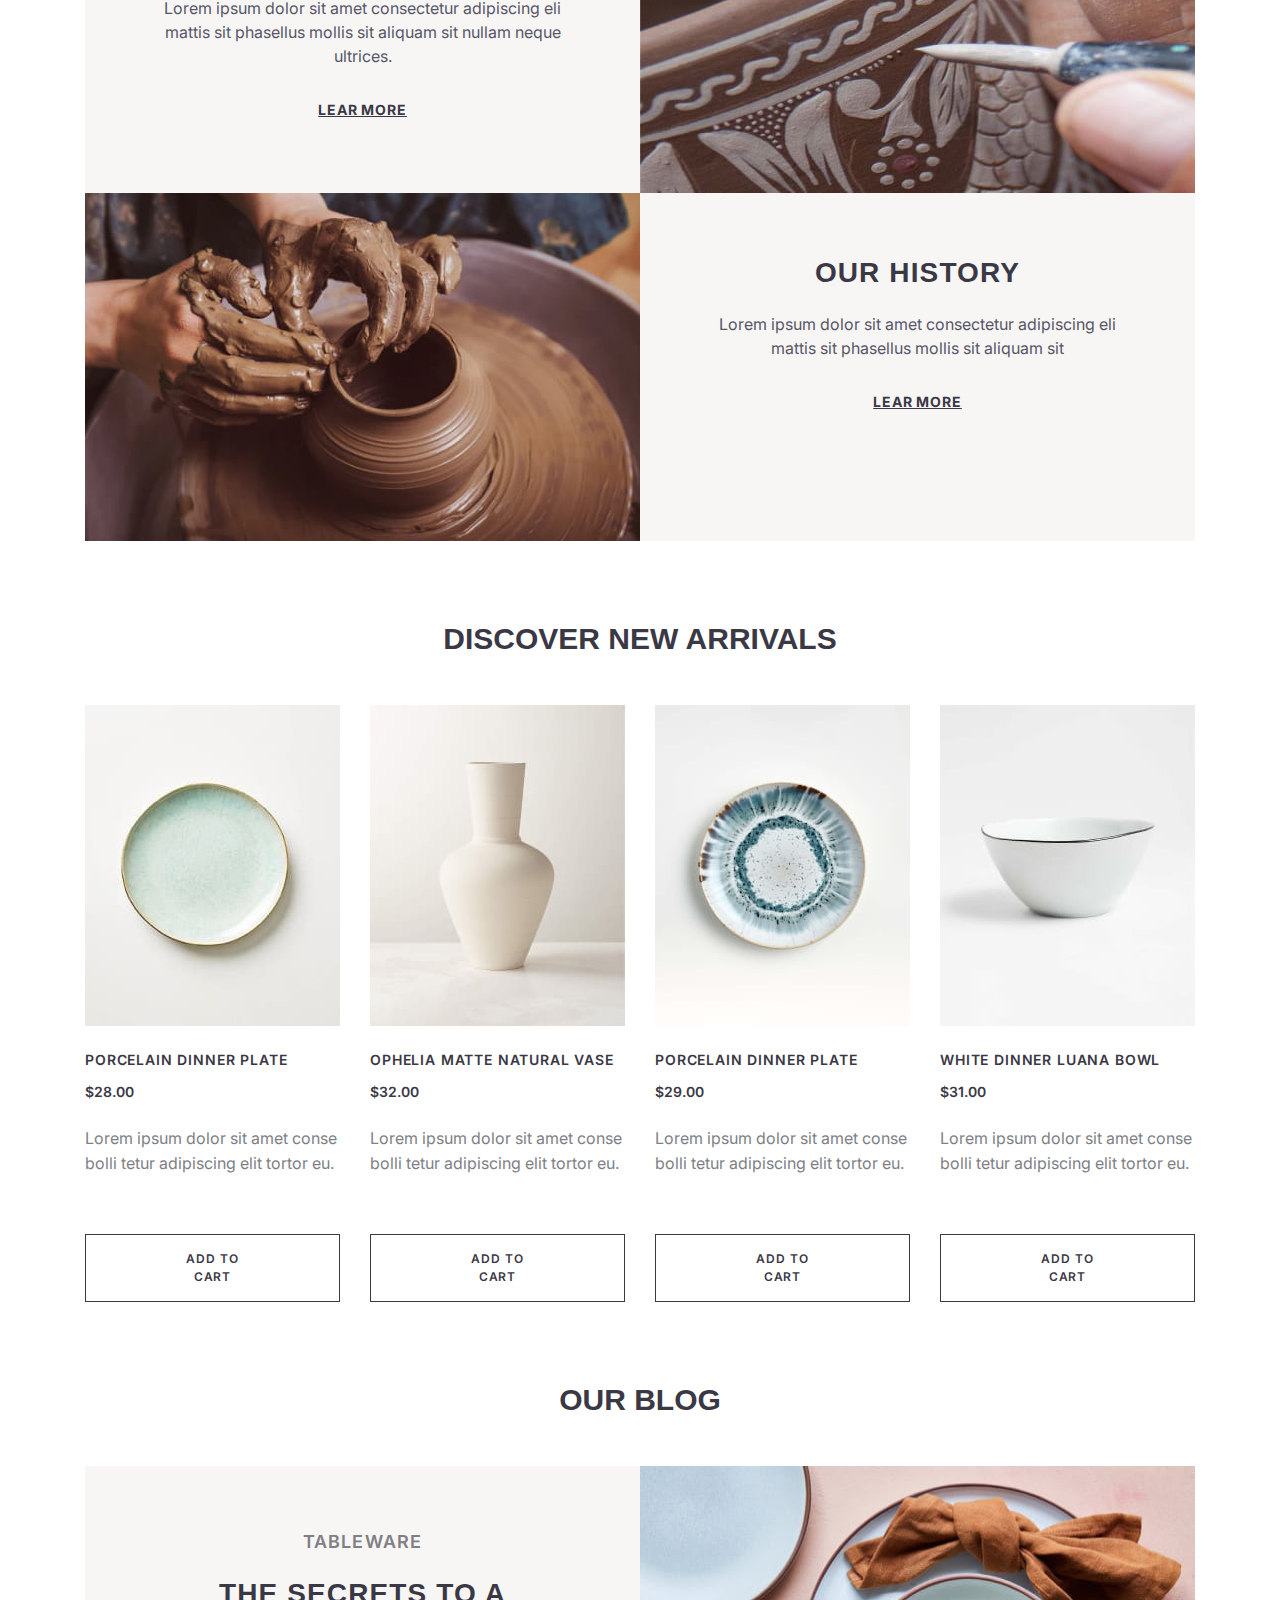
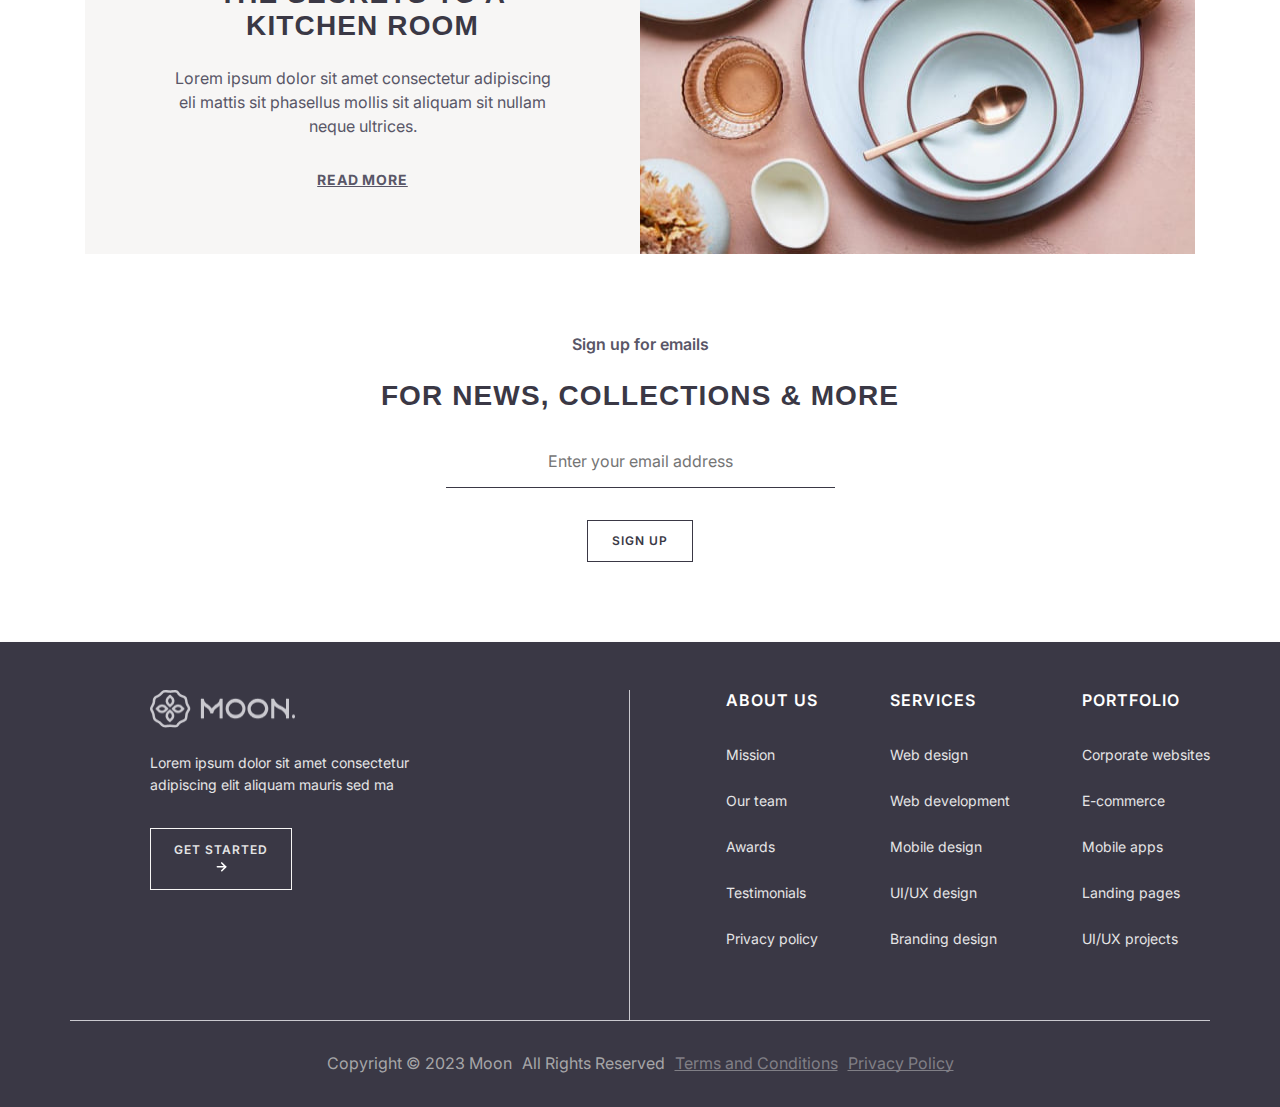
==== commit d34886b4: "changes 2" ====
--- a/index.html
+++ b/index.html
@@ -17,9 +17,19 @@
     <header class="header">
       <div class="container">
         <div class="header__inner">
+          <button class="menu-btn" type="button">
+            <span class="btn-line"></span>
+            <span class="btn-line"></span>
+            <span class="btn-line"></span>
+            <span class="btn-line"></span>
+          </button>
           <a class="logo" href="index.html">
             <img src="images/logo.png" alt="logo" />
           </a>
+          <a class="header__cart" href="#">
+                <img src="images/shopping-cart.svg" alt="picture" />
+              </a>
+          <nav class="nav">
           <ul class="header__list">
             <li class="header__item">
               <a class="header__link" href="#">Home</a>
@@ -50,269 +60,277 @@
                 <img src="images/favorite.svg" alt="picture" />
               </a>
             </li>
-            <li class="header__nav-item">
+            <li class="header__nav-item cart">
               <a class="header__nav-link" href="#">
                 <img src="images/shopping-cart.svg" alt="picture" />
               </a>
             </li>
           </ul>
+          </nav>
         </div>
       </div>
     </header>
-    <section class="top">
-      <div class="container">
-        <div class="top__inner">
-          <img src="images/top-icon.svg" alt="icon" />
-          <p class="top__text">Handcrafted in Viet Nam since 1650</p>
-          <h1 class="top__title title">BAT TRANG DINNER SET</h1>
-          <button class="top__btn" type="button">SHOP NOW</button>
-        </div>
-      </div>
-    </section>
-    <section class="catalog">
-      <div class="container">
-        <ul class="catalog__list">
-          <li class="catalog__item">
-            <img src="images/catalog-1.jpg" alt="picture" />
-            <a class="catalog__link" href="#">
-              <p class="catalog__link-text">TableWare</p>
-            </a>
-          </li>
-          <li class="catalog__item">
-            <img src="images/catalog-2.jpg" alt="picture" />
-            <a class="catalog__link" href="#">
-              <p class="catalog__link-text">Home decor</p>
-            </a>
-          </li>
-          <li class="catalog__item">
-            <img src="images/catalog-3.jpg" alt="picture" />
-            <a class="catalog__link" href="#">
-              <p class="catalog__link-text">Holiday</p>
-            </a>
-          </li>
-          <li class="catalog__item">
-            <img src="images/catalog-4.jpg" alt="picture" />
-            <a class="catalog__link" href="#">
-              <p class="catalog__link-text">Collection</p>
-            </a>
-          </li>
-        </ul>
-      </div>
-    </section>
-    <section class="discount">
-      <div class="container">
-        <div class="discount__inner">
-          <div class="discount__list">
-            <h2 class="discount__title title">
-              Up to 40% off our Christmas collection
-            </h2>
-            <p class="discount__text">
-              Discover amazing deals on our exclusive Christmas collection!
-              Enjoy up to 40% off on a wide range of festive items, from elegant
-              decorations to perfect gifts for your loved ones.
-            </p>
-            <button class="discount__btn" type="button">Shop now</button>
-          </div>
-          <img class="discount__img" src="images/discount.jpg" alt="pictere" />
-        </div>
-      </div>
-    </section>
-    <section class="best">
-      <div class="container">
-        <h2 class="best__title title">Best sellers</h2>
-        <ul class="best__list">
-          <li class="best__item">
-            <img src="images/best-1.jpg" alt="picture" />
-            <div class="best__item-content">
-              <p class="best__name">Small Ecru Ceramic Compote</p>
-              <p class="best__price">$37.00</p>
-              <p class="best__text">
-                Lorem ipsum dolor sit amet conse bolli tetur adipiscing elit.
-              </p>
-              <button class="best__btn" type="button">Add to cart</button>
+    <main>
+      <section class="top">
+        <div class="container">
+          <div class="top__inner">
+            <img src="images/top-icon.svg" alt="icon" />
+            <p class="top__text">Handcrafted in Viet Nam since 1650</p>
+            <h1 class="top__title title">BAT TRANG DINNER SET</h1>
+            <button class="top__btn" type="button">SHOP NOW</button>
+          </div>
+        </div>
+      </section>
+      <section class="catalog">
+        <div class="container">
+          <ul class="catalog__list">
+            <li class="catalog__item">
+              <img src="images/catalog-1.jpg" alt="picture" />
+              <a class="catalog__link" href="#">
+                <p class="catalog__link-text">TableWare</p>
+              </a>
+            </li>
+            <li class="catalog__item">
+              <img src="images/catalog-2.jpg" alt="picture" />
+              <a class="catalog__link" href="#">
+                <p class="catalog__link-text">Home decor</p>
+              </a>
+            </li>
+            <li class="catalog__item">
+              <img src="images/catalog-3.jpg" alt="picture" />
+              <a class="catalog__link" href="#">
+                <p class="catalog__link-text">Holiday</p>
+              </a>
+            </li>
+            <li class="catalog__item">
+              <img src="images/catalog-4.jpg" alt="picture" />
+              <a class="catalog__link" href="#">
+                <p class="catalog__link-text">Collection</p>
+              </a>
+            </li>
+          </ul>
+        </div>
+      </section>
+      <section class="discount">
+        <div class="container">
+          <div class="discount__inner">
+            <div class="discount__list">
+              <h2 class="discount__title title">
+                Up to 40% off our Christmas collection
+              </h2>
+              <p class="discount__text">
+                Discover amazing deals on our exclusive Christmas collection!
+                Enjoy up to 40% off on a wide range of festive items, from
+                elegant decorations to perfect gifts for your loved ones.
+              </p>
+              <button class="discount__btn" type="button">Shop now</button>
             </div>
-          </li>
-          <li class="best__item">
-            <img src="images/best-2.jpg" alt="picture" />
-            <p class="best__name">Warrick White Vase 14"</p>
-            <p class="best__price">$49.00</p>
-            <p class="best__text">
-              Lorem ipsum dolor sit amet conse bolli tetur adipiscing elit
-              tortor eu.
-            </p>
-            <button class="best__btn" type="button">Add to cart</button>
-          </li>
-          <li class="best__item">
-            <img src="images/best-3.jpg" alt="picture" />
-            <p class="best__name">Porcelain Dinner Plate</p>
-            <p class="best__price">$35.00</p>
-            <p class="best__text">
-              Lorem ipsum dolor sit amet conse bolli tetur adipiscing elit
-              tortor eu.
-            </p>
-            <button class="best__btn" type="button">Add to cart</button>
-          </li>
-          <li class="best__item">
-            <img src="images/best-4.jpg" alt="picture" />
-            <p class="best__name">Warrick White Vase 20</p>
-            <p class="best__price">$41.00</p>
-            <p class="best__text">
-              Lorem ipsum dolor sit amet conse bolli tetur adipiscing elit
-              tortor eu.
-            </p>
-            <button class="best__btn" type="button">Add to cart</button>
-          </li>
-          <li class="best__item">
-            <img src="images/best-5.jpg" alt="picture" />
-            <p class="best__name">Rounded Dual Handled Vase</p>
-            <p class="best__price">$49.00</p>
-            <p class="best__text">
-              Lorem ipsum dolor sit amet conse bolli tetur adipiscing elit
-              tortor eu.
-            </p>
-            <button class="best__btn" type="button">Add to cart</button>
-          </li>
-          <li class="best__item">
-            <img src="images/best-6.jpg" alt="picture" />
-            <p class="best__name">Marin White Dinner Plate</p>
-            <p class="best__price">$28.00</p>
-            <p class="best__text">
-              Lorem ipsum dolor sit amet conse bolli tetur adipiscing elit
-              tortor eu.
-            </p>
-            <button class="best__btn" type="button">Add to cart</button>
-          </li>
-          <li class="best__item">
-            <img src="images/best-7.jpg" alt="picture" />
-            <p class="best__name">Tall Cream Ceramic Vase</p>
-            <p class="best__price">$46.00</p>
-            <p class="best__text">
-              Lorem ipsum dolor sit amet conse bolli tetur adipiscing elit
-              tortor eu.
-            </p>
-            <button class="best__btn" type="button">Add to cart</button>
-          </li>
-          <li class="best__item">
-            <img src="images/best-8.jpg" alt="picture" />
-            <p class="best__name">Luana Bowl</p>
-            <p class="best__price">$30.00</p>
-            <p class="best__text">
-              Lorem ipsum dolor sit amet conse bolli tetur adipiscing elit
-              tortor eu.
-            </p>
-            <button class="best__btn" type="button">Add to cart</button>
-          </li>
-        </ul>
-      </div>
-    </section>
-    <section class="info">
-      <div class="container">
-        <div class="info__inner">
-          <div class="info__made">
-            <h2 class="info__title title">Made in viet Nam since 1450</h2>
-            <p class="info__text">
-              Lorem ipsum dolor sit amet consectetur adipiscing eli mattis sit
-              phasellus mollis sit aliquam sit nullam neque ultrices.
-            </p>
-            <a class="info__link" href="">Lear more</a>
-          </div>
-          <img class="info__img" src="images/info-1.jpg" alt="picture" />
-        </div>
-        <div class="info__list">
-          <img class="info__img" src="images/info-2.jpg" alt="picture" />
-          <div class="info__history">
-            <h2 class="info__title title">Our History</h2>
-            <p class="info__text">
-              Lorem ipsum dolor sit amet consectetur adipiscing eli mattis sit
-              phasellus mollis sit aliquam sit
-            </p>
-            <a class="info__link" href="">Lear more</a>
-          </div>
-        </div>
-      </div>
-    </section>
-    <section class="discover">
-      <div class="container">
-        <h2 class="discover__title title">Discover new arrivals</h2>
-        <ul class="discover__list">
-          <li class="discover__item">
-            <img src="images/discover-1.jpg" alt="picture" />
-            <p class="discover__name">Porcelain Dinner Plate</p>
-            <p class="discover__price">$28.00</p>
-            <p class="discover__text">
-              Lorem ipsum dolor sit amet conse bolli tetur adipiscing elit
-              tortor eu.
-            </p>
-            <button class="discover__btn" type="button">Add to cart</button>
-          </li>
-          <li class="discover__item">
-            <img src="images/discover-2.jpg" alt="picture" />
-            <p class="discover__name">Ophelia Matte Natural Vase</p>
-            <p class="discover__price">$32.00</p>
-            <p class="discover__text">
-              Lorem ipsum dolor sit amet conse bolli tetur adipiscing elit
-              tortor eu.
-            </p>
-            <button class="discover__btn" type="button">Add to cart</button>
-          </li>
-          <li class="discover__item">
-            <img src="images/discover-3.jpg" alt="picture" />
-            <p class="discover__name">Porcelain Dinner Plate</p>
-            <p class="discover__price">$29.00</p>
-            <p class="discover__text">
-              Lorem ipsum dolor sit amet conse bolli tetur adipiscing elit
-              tortor eu.
-            </p>
-            <button class="discover__btn" type="button">Add to cart</button>
-          </li>
-          <li class="discover__item">
-            <img src="images/discover-4.jpg" alt="picture" />
-            <p class="discover__name">Luana Bowl</p>
-            <p class="discover__price">$31.00</p>
-            <p class="discover__text">
-              Lorem ipsum dolor sit amet conse bolli tetur adipiscing elit
-              tortor eu.
-            </p>
-            <button class="discover__btn" type="button">Add to cart</button>
-          </li>
-        </ul>
-      </div>
-    </section>
-    <section class="blog">
-      <div class="container">
-        <h2 class="blog__title title">Our blog</h2>
-        <div class="blog__inner">
-          <div class="blog__list">
-            <p class="blog__list-tab">TableWare</p>
-            <h3 class="blog__list-title title">
-              The secrets to a kitchen room
-            </h3>
-            <p class="blog__list-text">
-              Lorem ipsum dolor sit amet consectetur adipiscing eli mattis sit
-              phasellus mollis sit aliquam sit nullam neque ultrices.
-            </p>
-            <a class="blog__list-link" href="#">Read more</a>
-          </div>
-          <img class="blog__img" src="images/blog.jpg" alt="picture" />
-        </div>
-      </div>
-    </section>
-    <section class="mail">
-      <div class="container">
-        <div class="mail__list">
-          <p class="mail__text">Sign up for emails</p>
-          <h2 class="mail__title title">For news, collections & more</h2>
-          <form class="mail__form" action="#">
-            <input
-              class="mail__email"
-              type="email"
-              placeholder="Enter your email address"
+            <img
+              class="discount__img"
+              src="images/discount.jpg"
+              alt="picture"
             />
-            <button class="mail__btn" type="submit">Sign up</button>
-          </form>
-        </div>
-      </div>
-    </section>
+          </div>
+        </div>
+      </section>
+      <section class="best">
+        <div class="container">
+          <h2 class="best__title title">Best sellers</h2>
+          <ul class="best__list">
+            <li class="best__item">
+              <img src="images/best-1.jpg" alt="picture" />
+              <div class="best__item-content">
+                <p class="best__name">Small Ecru Ceramic Compote</p>
+                <p class="best__price">$37.00</p>
+                <p class="best__text">
+                  Lorem ipsum dolor sit amet conse bolli tetur adipiscing elit
+                  tortor eu.
+                </p>
+                <button class="best__btn" type="button">Add to cart</button>
+              </div>
+            </li>
+            <li class="best__item">
+              <img src="images/best-2.jpg" alt="picture" />
+              <p class="best__name">Warrick White Vase 14"</p>
+              <p class="best__price">$49.00</p>
+              <p class="best__text">
+                Lorem ipsum dolor sit amet conse bolli tetur adipiscing elit
+                tortor eu.
+              </p>
+              <button class="best__btn" type="button">Add to cart</button>
+            </li>
+            <li class="best__item">
+              <img src="images/best-3.jpg" alt="picture" />
+              <p class="best__name">Porcelain Dinner Plate</p>
+              <p class="best__price">$35.00</p>
+              <p class="best__text">
+                Lorem ipsum dolor sit amet conse bolli tetur adipiscing elit
+                tortor eu.
+              </p>
+              <button class="best__btn" type="button">Add to cart</button>
+            </li>
+            <li class="best__item">
+              <img src="images/best-4.jpg" alt="picture" />
+              <p class="best__name">Warrick White Vase 20</p>
+              <p class="best__price">$41.00</p>
+              <p class="best__text">
+                Lorem ipsum dolor sit amet conse bolli tetur adipiscing elit
+                tortor eu.
+              </p>
+              <button class="best__btn" type="button">Add to cart</button>
+            </li>
+            <li class="best__item">
+              <img src="images/best-5.jpg" alt="picture" />
+              <p class="best__name">Rounded Dual Handled Vase</p>
+              <p class="best__price">$49.00</p>
+              <p class="best__text">
+                Lorem ipsum dolor sit amet conse bolli tetur adipiscing elit
+                tortor eu.
+              </p>
+              <button class="best__btn" type="button">Add to cart</button>
+            </li>
+            <li class="best__item">
+              <img src="images/best-6.jpg" alt="picture" />
+              <p class="best__name">Marin White Dinner Plate</p>
+              <p class="best__price">$28.00</p>
+              <p class="best__text">
+                Lorem ipsum dolor sit amet conse bolli tetur adipiscing elit
+                tortor eu.
+              </p>
+              <button class="best__btn" type="button">Add to cart</button>
+            </li>
+            <li class="best__item">
+              <img src="images/best-7.jpg" alt="picture" />
+              <p class="best__name">Tall Cream Ceramic Vase</p>
+              <p class="best__price">$46.00</p>
+              <p class="best__text">
+                Lorem ipsum dolor sit amet conse bolli tetur adipiscing elit
+                tortor eu.
+              </p>
+              <button class="best__btn" type="button">Add to cart</button>
+            </li>
+            <li class="best__item">
+              <img src="images/best-8.jpg" alt="picture" />
+              <p class="best__name">White Dinner Luana Bowl</p>
+              <p class="best__price">$30.00</p>
+              <p class="best__text">
+                Lorem ipsum dolor sit amet conse bolli tetur adipiscing elit
+                tortor eu.
+              </p>
+              <button class="best__btn" type="button">Add to cart</button>
+            </li>
+          </ul>
+        </div>
+      </section>
+      <section class="info">
+        <div class="container">
+          <div class="info__inner">
+            <div class="info__made">
+              <h2 class="info__title title">Made in viet Nam since 1450</h2>
+              <p class="info__text">
+                Lorem ipsum dolor sit amet consectetur adipiscing eli mattis sit
+                phasellus mollis sit aliquam sit nullam neque ultrices.
+              </p>
+              <a class="info__link" href="">Lear more</a>
+            </div>
+            <img class="info__img" src="images/info-1.jpg" alt="picture" />
+          </div>
+          <div class="info__list">
+            <img class="info__img" src="images/info-2.jpg" alt="picture" />
+            <div class="info__history">
+              <h2 class="info__title title">Our History</h2>
+              <p class="info__text">
+                Lorem ipsum dolor sit amet consectetur adipiscing eli mattis sit
+                phasellus mollis sit aliquam sit
+              </p>
+              <a class="info__link" href="">Lear more</a>
+            </div>
+          </div>
+        </div>
+      </section>
+      <section class="discover">
+        <div class="container">
+          <h2 class="discover__title title">Discover new arrivals</h2>
+          <ul class="discover__list">
+            <li class="discover__item">
+              <img src="images/discover-1.jpg" alt="picture" />
+              <p class="discover__name">Porcelain Dinner Plate</p>
+              <p class="discover__price">$28.00</p>
+              <p class="discover__text">
+                Lorem ipsum dolor sit amet conse bolli tetur adipiscing elit
+                tortor eu.
+              </p>
+              <button class="discover__btn" type="button">Add to cart</button>
+            </li>
+            <li class="discover__item">
+              <img src="images/discover-2.jpg" alt="picture" />
+              <p class="discover__name">Ophelia Matte Natural Vase</p>
+              <p class="discover__price">$32.00</p>
+              <p class="discover__text">
+                Lorem ipsum dolor sit amet conse bolli tetur adipiscing elit
+                tortor eu.
+              </p>
+              <button class="discover__btn" type="button">Add to cart</button>
+            </li>
+            <li class="discover__item">
+              <img src="images/discover-3.jpg" alt="picture" />
+              <p class="discover__name">Porcelain Dinner Plate</p>
+              <p class="discover__price">$29.00</p>
+              <p class="discover__text">
+                Lorem ipsum dolor sit amet conse bolli tetur adipiscing elit
+                tortor eu.
+              </p>
+              <button class="discover__btn" type="button">Add to cart</button>
+            </li>
+            <li class="discover__item">
+              <img src="images/discover-4.jpg" alt="picture" />
+              <p class="discover__name">White Dinner Luana Bowl</p>
+              <p class="discover__price">$31.00</p>
+              <p class="discover__text">
+                Lorem ipsum dolor sit amet conse bolli tetur adipiscing elit
+                tortor eu.
+              </p>
+              <button class="discover__btn" type="button">Add to cart</button>
+            </li>
+          </ul>
+        </div>
+      </section>
+      <section class="blog">
+        <div class="container">
+          <h2 class="blog__title title">Our blog</h2>
+          <div class="blog__inner">
+            <div class="blog__list">
+              <p class="blog__list-tab">TableWare</p>
+              <h3 class="blog__list-title title">
+                The secrets to a kitchen room
+              </h3>
+              <p class="blog__list-text">
+                Lorem ipsum dolor sit amet consectetur adipiscing eli mattis sit
+                phasellus mollis sit aliquam sit nullam neque ultrices.
+              </p>
+              <a class="blog__list-link" href="#">Read more</a>
+            </div>
+            <img class="blog__img" src="images/blog.jpg" alt="picture" />
+          </div>
+        </div>
+      </section>
+      <section class="mail">
+        <div class="container">
+          <div class="mail__list">
+            <p class="mail__text">Sign up for emails</p>
+            <h2 class="mail__title title">For news, collections & more</h2>
+            <form class="mail__form" action="#">
+              <input
+                class="mail__email"
+                type="email"
+                placeholder="Enter your email address"
+              />
+              <button class="mail__btn" type="submit">Sign up</button>
+            </form>
+          </div>
+        </div>
+      </section>
+    </main>
     <footer class="footer">
       <div class="container">
         <div class="footer__inner">
@@ -326,11 +344,12 @@
               Lorem ipsum dolor sit amet consectetur adipiscing elit aliquam
               mauris sed ma
             </p>
-            <a class="footer__box-link" href=""
+            <a class="footer__box-link" href="#"
               >Get started
-              <img src="images/Arrow Right.svg" alt="icon" />
+              <img src="images/arrow-right.svg" alt="icon" />
             </a>
           </div>
+          <div class="divider"></div>
           <div class="footer__content">
             <ul class="footer__about-list">
               <li class="footer__about-title">About us</li>
@@ -398,5 +417,6 @@
         </div>
       </div>
     </footer>
+    <script src="js/main.js"></script>
   </body>
 </html>
--- a/css/style.css
+++ b/css/style.css
@@ -51,7 +51,6 @@
 .container {
   max-width: 1140px;
   margin: 0 auto;
-  padding: 0 15px;
 }
 
 .title {
@@ -61,13 +60,23 @@
 }
 
 .header {
-  padding: 22px 0;
+  padding: 22px 15px;
 }
 
 .header__inner {
   display: flex;
   justify-content: space-between;
   align-items: center;
+}
+.header__cart {
+  display: none;
+}
+
+.nav {
+  display: flex;
+  justify-content: space-between;
+  align-items: center;
+  gap: 100px;
 }
 
 .header__list {
@@ -120,7 +129,7 @@
 }
 
 .catalog {
-  padding: 80px 0;
+  padding: 80px 15px;
 }
 
 .catalog__list {
@@ -146,14 +155,21 @@
   margin-top: 23px;
 }
 
+.discount {
+  padding: 0 15px;
+}
+
 .discount__inner {
   display: flex;
+  flex-wrap: wrap;
+  justify-content: center;
 }
 
 .discount__list {
   background: #f7f6f5;
   padding: 64px 78px;
   text-align: center;
+  max-width: 555px;
 }
 
 .discount__title {
@@ -170,7 +186,7 @@
   line-height: 150%;
   text-align: center;
   color: #595667;
-  margin-bottom: 20px;
+  margin-bottom: 32px;
 }
 
 .discount__btn {
@@ -184,6 +200,7 @@
   text-decoration-skip-ink: none;
   text-align: center;
   color: #3a3845;
+  background-color: transparent;
 }
 
 .discount__img {
@@ -193,7 +210,7 @@
 }
 
 .best {
-  padding: 80px 0;
+  padding: 80px 15px;
 }
 
 .best__title {
@@ -206,6 +223,7 @@
 .best__list {
   display: flex;
   flex-wrap: wrap;
+  justify-content: center;
   gap: 40px 30px;
 }
 
@@ -262,8 +280,14 @@
   padding: 15px 80px;
 }
 
+.info {
+  padding: 0 15px;
+}
+
 .info__inner {
   display: flex;
+  flex-wrap: wrap;
+  justify-content: center;
 }
 
 .info__made {
@@ -271,10 +295,13 @@
   flex-direction: column;
   background: #f7f6f5;
   padding: 64px 60px;
+  max-width: 555px;
 }
 
 .info__list {
   display: flex;
+  flex-wrap: wrap;
+  justify-content: center;
 }
 
 .info__history {
@@ -282,6 +309,7 @@
   flex-direction: column;
   background: #f7f6f5;
   padding: 64px 60px;
+  max-width: 555px;
 }
 
 .info__title {
@@ -322,7 +350,7 @@
 }
 
 .discover {
-  padding: 80px 0;
+  padding: 80px 15px;
 }
 
 .discover__title {
@@ -336,6 +364,7 @@
 .discover__list {
   display: flex;
   flex-wrap: wrap;
+  justify-content: center;
   gap: 40px 30px;
 }
 
@@ -384,6 +413,10 @@
   padding: 15px 80px;
 }
 
+.blog {
+  padding: 0 15px;
+}
+
 .blog__title {
   font-size: 30px;
   line-height: 120%;
@@ -394,12 +427,15 @@
 
 .blog__inner {
   display: flex;
+  flex-wrap: wrap;
+  justify-content: center;
 }
 
 .blog__list {
   background: #f7f6f5;
   padding: 64px 83px;
   text-align: center;
+  max-width: 555px;
 }
 
 .blog__list-tab {
@@ -449,7 +485,7 @@
 }
 
 .mail {
-  padding: 80px 0;
+  padding: 80px 15px;
 }
 
 .mail__list {
@@ -476,6 +512,7 @@
 
 .mail__form {
   max-width: 389px;
+  width: 100%;
   display: flex;
   flex-wrap: wrap;
   flex-direction: column;
@@ -484,11 +521,15 @@
 }
 
 .mail__email {
+  font-family: "Inter", sans-serif;
+  font-weight: 600;
+  font-size: 14px;
   border: none;
   border-bottom: 1px solid #3a3845;
   background-color: transparent;
   padding: 14px 70px;
-  width: 389px;
+  max-width: 389px;
+  width: 100%;
   margin-bottom: 32px;
   font-weight: 400;
   font-size: 16px;
@@ -530,13 +571,8 @@
   padding: 0 80px 102px;
 }
 
-.footer__box::after {
-  content: "";
-  position: absolute;
-  top: 0;
-  right: 736px;
+.divider {
   width: 1px;
-  height: 332px;
   background-color: #cac9cf;
 }
 
@@ -571,7 +607,9 @@
 
 .footer__content {
   display: flex;
+  flex-wrap: wrap;
   gap: 0 72px;
+  margin-bottom: 46px;
 }
 
 .footer__about-title,
@@ -602,6 +640,7 @@
   border-top: 1px solid #cac9cf;
   display: flex;
   justify-content: center;
+  flex-wrap: wrap;
   gap: 0 10px;
 }
 
@@ -618,3 +657,219 @@
   text-decoration-skip-ink: none;
   color: #807f86;
 }
+
+.menu-btn {
+  display: none;
+}
+
+@media (max-width: 1140px) {
+  .info__list {
+    flex-direction: column-reverse;
+  }
+  .blog__inner {
+    flex-direction: column-reverse;
+  }
+  .footer__inner {
+    flex-direction: column;
+  }
+  .footer__box {
+    align-content: center;
+  }
+  .divider {
+    display: none;
+  }
+  .footer__content {
+    justify-content: center;
+    border-top: 1px solid #cac9cf;
+    padding: 30px 0 6px;
+    margin-bottom: 0;
+  }
+}
+
+@media (max-width: 940px) {
+  .header {
+    padding-left: 10px;
+    padding-right: 10px;
+  }
+  .logo {
+    margin: 0 auto;
+    position: relative;
+    z-index: 50;
+  }
+  .header__cart {
+    display: inline-block;
+    position: relative;
+    z-index: 50;
+  }
+  .cart {
+    display: none;
+  }
+  .menu-btn {
+    display: inline-block;
+    width: 30px;
+    height: 30px;
+    background-color: transparent;
+    border: none;
+    cursor: pointer;
+    position: relative;
+    z-index: 50;
+  }
+  .btn-line {
+    position: absolute;
+    left: 0;
+    width: 100%;
+    background-color: #595667;
+    height: 2px;
+    transition: 0.3s ease;
+  }
+  .btn-line:nth-child(1) {
+    top: 5px;
+  }
+  .btn-line:nth-child(2) {
+    top: 15px;
+  }
+  .btn-line:nth-child(3) {
+    top: 15px;
+  }
+  .btn-line:nth-child(4) {
+    top: 26px;
+  }
+  .menu-open .btn-line:nth-child(1) {
+    transform: scaleX(0);
+  }
+  .menu-open .btn-line:nth-child(2) {
+    transform: rotate(45deg);
+  }
+  .menu-open .btn-line:nth-child(3) {
+    transform: rotate(-45deg);
+  }
+  .menu-open .btn-line:nth-child(4) {
+    transform: scaleX(0);
+  }
+  .nav {
+    position: absolute;
+    left: 0;
+    right: 0;
+    top: 0;
+    bottom: 0;
+    background-color: #fff;
+    display: flex;
+    justify-content: center;
+    align-items: center;
+    flex-direction: column;
+    transform: translateY(-100%);
+    transition: 0.3s ease;
+  }
+  .menu-open .nav {
+    transform: translateY(0%);
+  }
+  .header__list {
+    display: flex;
+    justify-content: center;
+    align-items: center;
+    flex-direction: column;
+    gap: 50px;
+  }
+  .header__item {
+    font-size: 40px;
+  }
+  .header__nav-list {
+    justify-content: center;
+    align-items: center;
+  }
+}
+
+@media (max-width: 640px) {
+  .top__inner {
+    position: relative;
+    max-width: 100%;
+    transform: translateY(100%);
+    z-index: 0;
+    margin-bottom: 666px;
+  }
+  .menu-btn {
+    z-index: 1;
+  }
+  .best {
+    padding: 40px 0;
+  }
+  .best__list {
+    gap: 48px 10px;
+  }
+  .best__item {
+    flex-basis: 190px;
+  }
+  .best__btn {
+    padding: 15px 47px;
+  }
+  .discover {
+    padding: 40px 0;
+  }
+  .discover__list {
+    gap: 48px 10px;
+  }
+  .discover__item {
+    flex-basis: 190px;
+  }
+  .discover__btn {
+    padding: 15px 47px;
+  }
+  .mail {
+    padding: 40px 0;
+  }
+  .footer {
+    padding: 32px 20px 0;
+  }
+  .footer__box {
+    align-content: start;
+    padding: 0 86px 30px 0;
+  }
+  .footer__content {
+    justify-content: flex-start;
+    padding-bottom: 30px;
+  }
+  .footer__about-item:last-child,
+  .footer__services-item:last-child {
+    margin-bottom: 48px;
+  }
+  .footer__portfolio-item:last-child {
+    margin-bottom: 0;
+  }
+}
+
+@media (max-width: 430px) {
+  .top__inner {
+    padding: 47px 70px;
+    width: 430px;
+    margin-bottom: 414px;
+  }
+  .top__text {
+    margin-top: 30px;
+  }
+  .top__title {
+    margin-bottom: 30px;
+  }
+  .catalog {
+    padding: 30px 0;
+  }
+  .discount__list {
+    padding: 50px 16px;
+  }
+
+  .info__made {
+    padding: 40px 16px;
+  }
+  .info__history {
+    padding: 40px 16px;
+  }
+
+  .blog {
+    padding-top: 30px;
+  }
+  .blog__list {
+    padding: 40px 16px;
+  }
+  .mail {
+    padding: 40px 15px;
+  }
+}
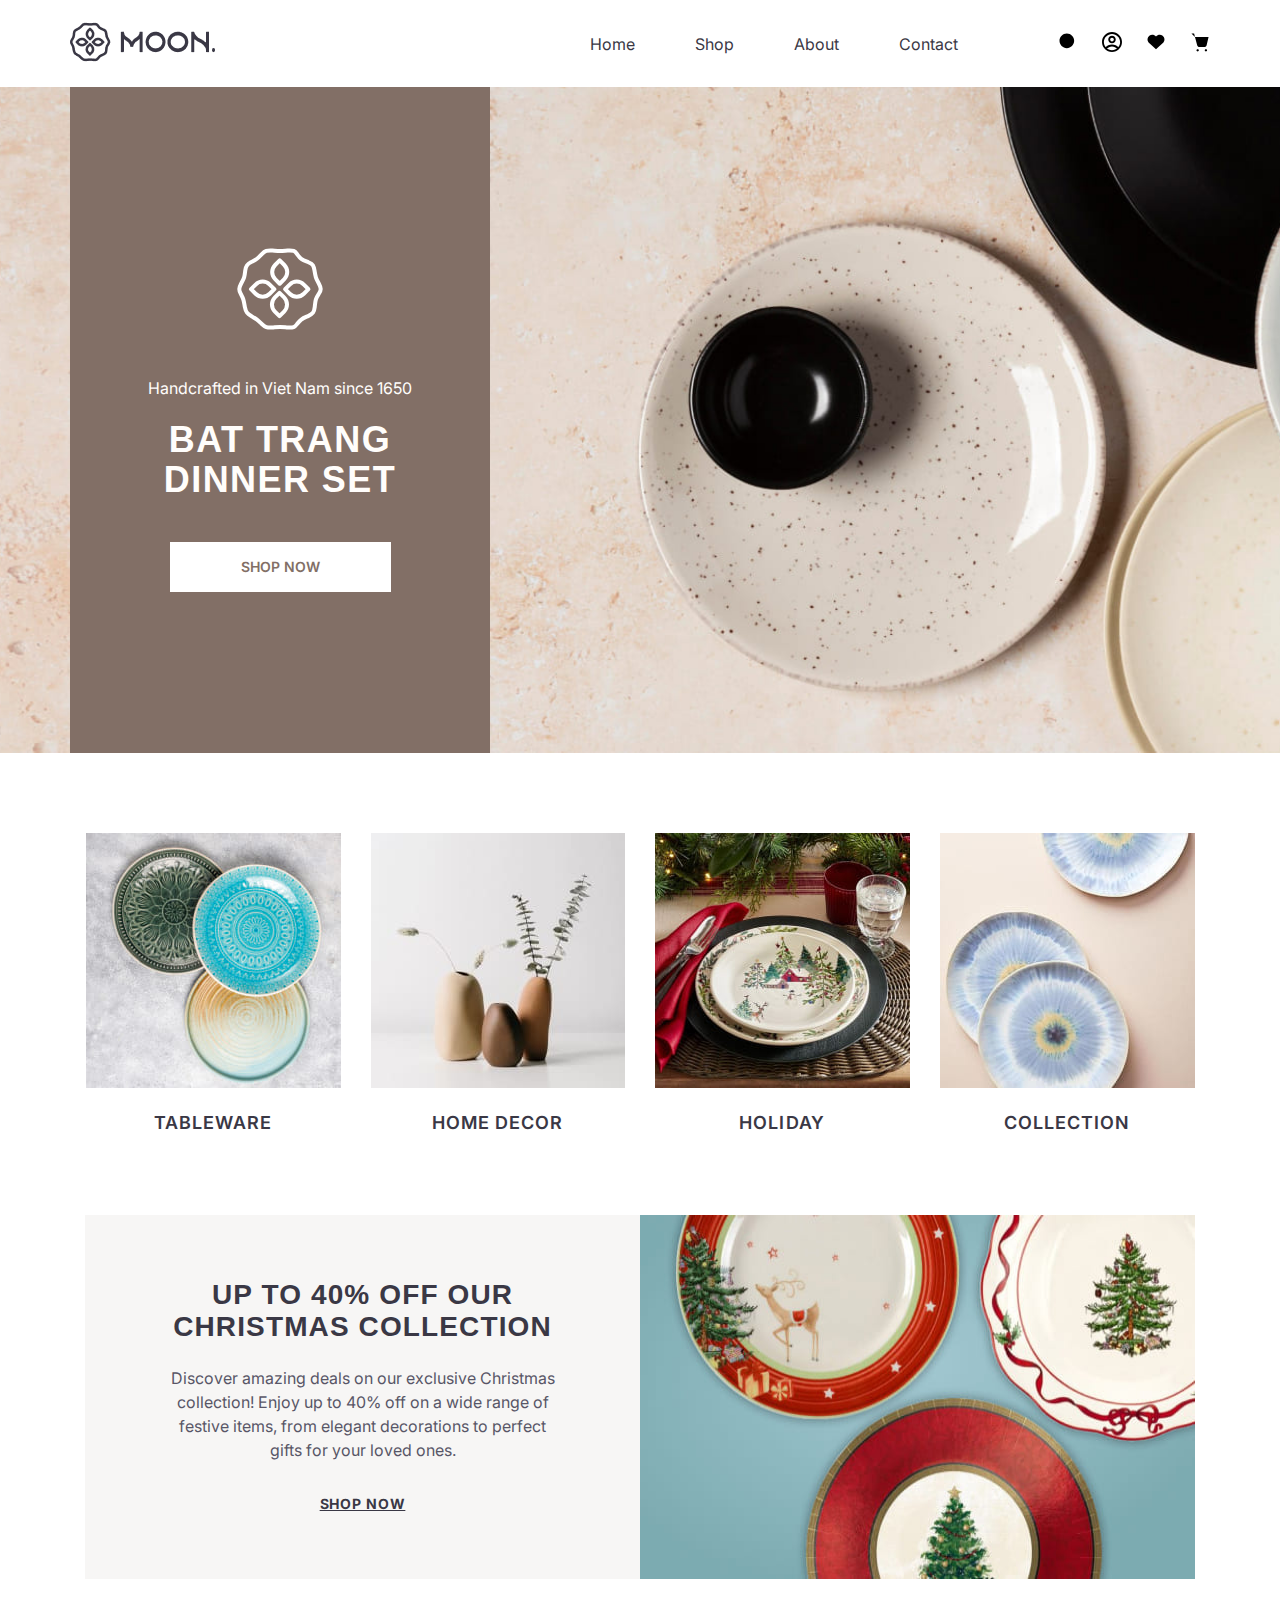
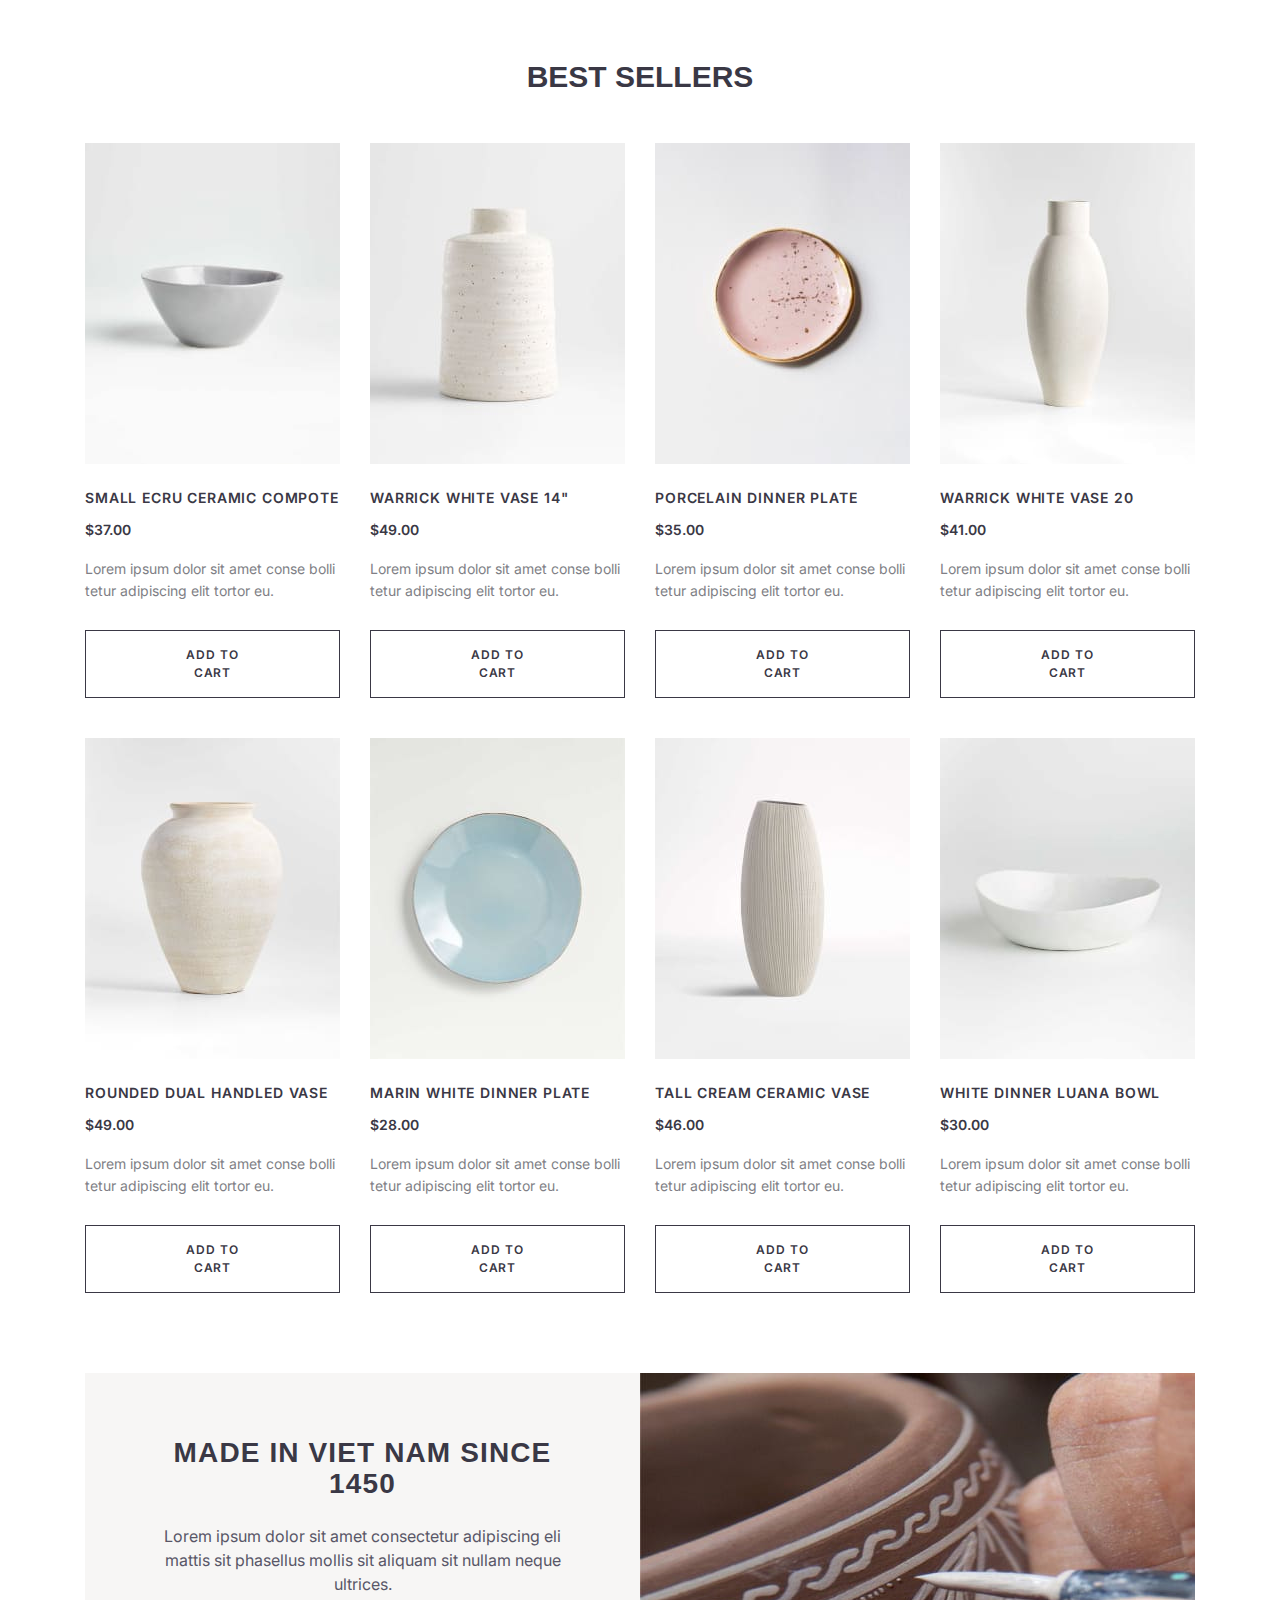
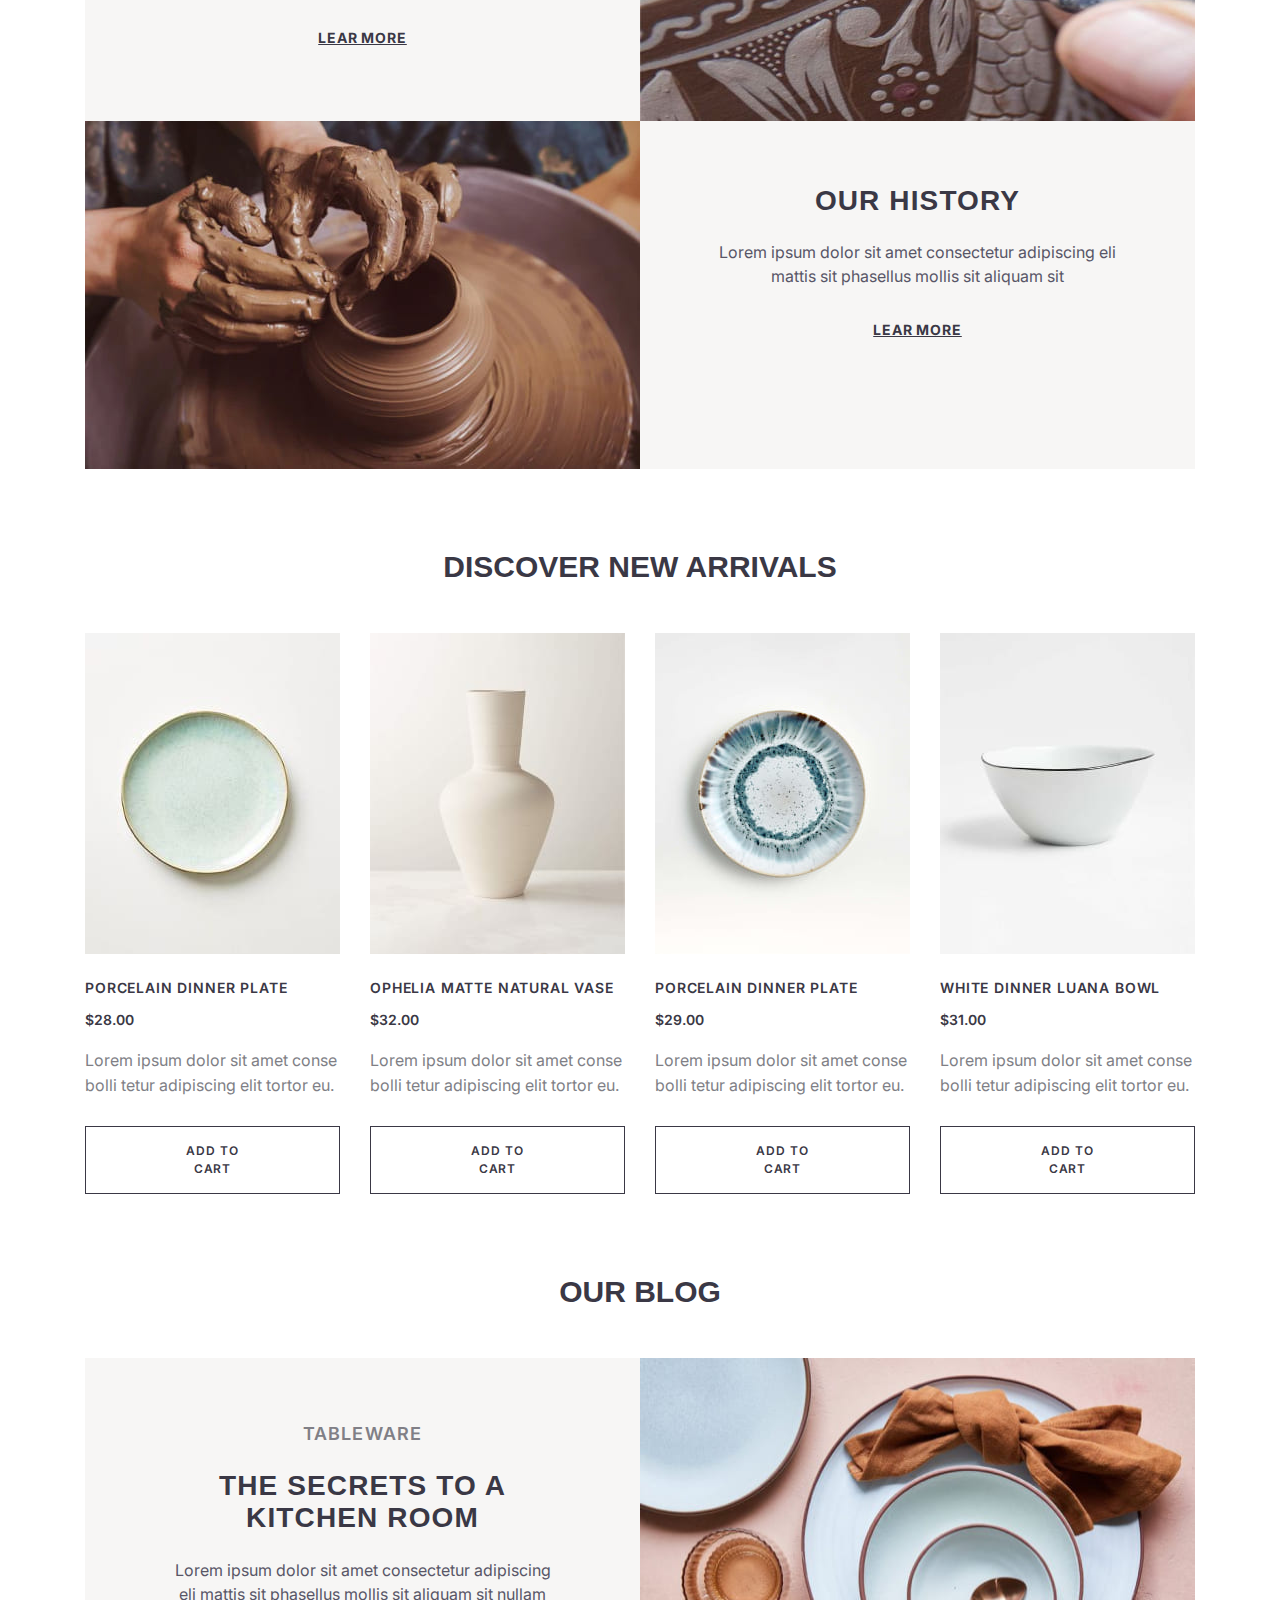
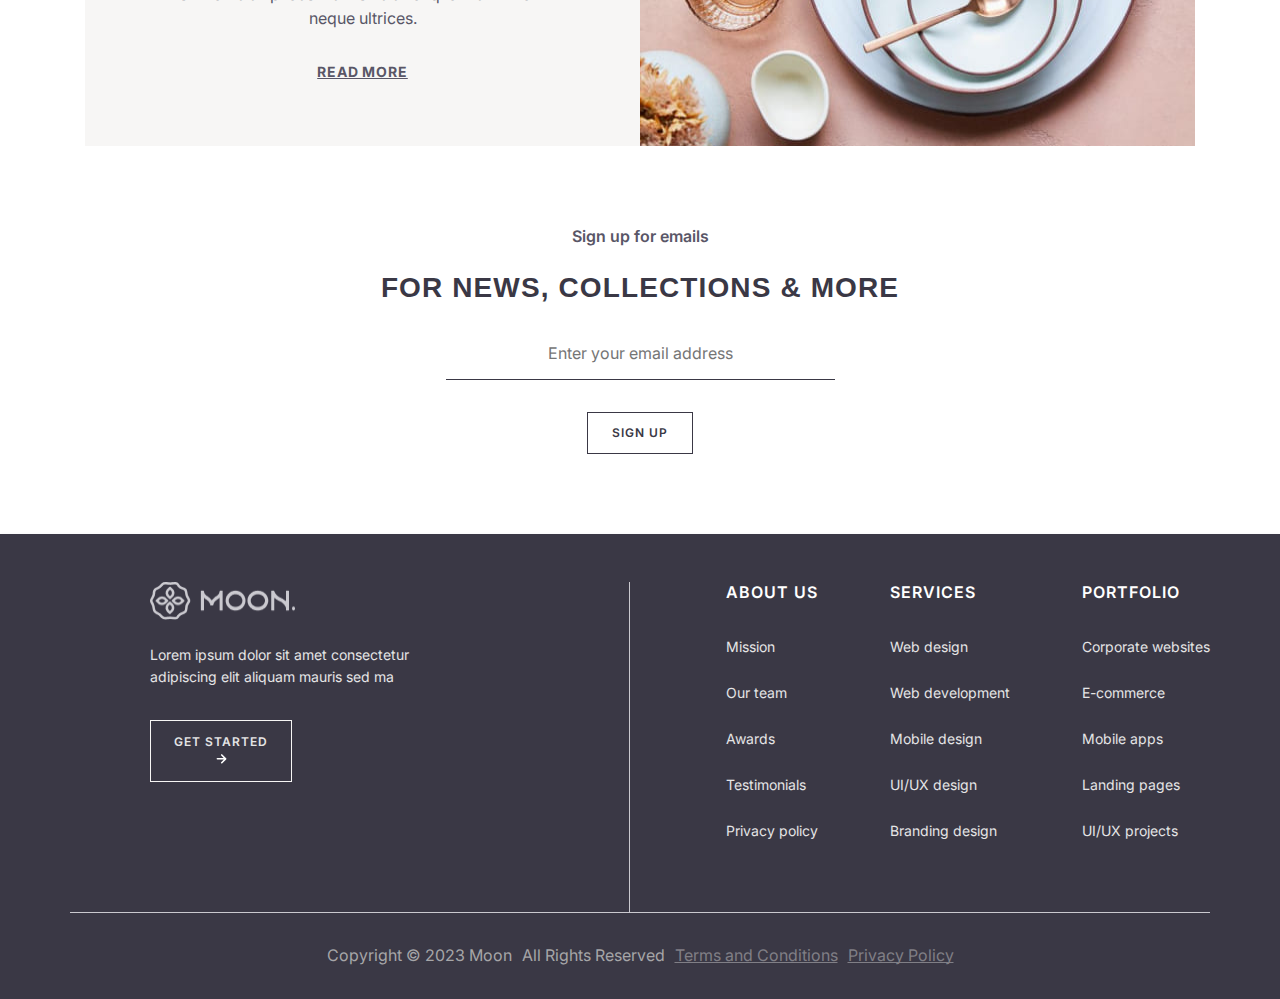
==== commit 19916420: "changes 4" ====
--- a/index.html
+++ b/index.html
@@ -27,45 +27,55 @@
             <img src="images/logo.png" alt="logo" />
           </a>
           <a class="header__cart" href="#">
-                <img src="images/shopping-cart.svg" alt="picture" />
-              </a>
+            <svg width="30" height="30">
+              <use href="/images/sprite.svg#icon-shopping-cart"></use>
+            </svg>
+          </a>
           <nav class="nav">
-          <ul class="header__list">
-            <li class="header__item">
-              <a class="header__link" href="#">Home</a>
-            </li>
-            <li class="header__item">
-              <a class="header__link" href="#">Shop</a>
-            </li>
-            <li class="header__item">
-              <a class="header__link" href="#">About</a>
-            </li>
-            <li class="header__item">
-              <a class="header__link" href="#">Contact</a>
-            </li>
-          </ul>
-          <ul class="header__nav-list">
-            <li class="header__nav-item">
-              <a class="header__nav-link" href="#">
-                <img src="images/search.svg" alt="picture" />
-              </a>
-            </li>
-            <li class="header__nav-item">
-              <a class="header__nav-link" href="#">
-                <img src="images/avatar.svg" alt="picture" />
-              </a>
-            </li>
-            <li class="header__nav-item">
-              <a class="header__nav-link" href="#">
-                <img src="images/favorite.svg" alt="picture" />
-              </a>
-            </li>
-            <li class="header__nav-item cart">
-              <a class="header__nav-link" href="#">
-                <img src="images/shopping-cart.svg" alt="picture" />
-              </a>
-            </li>
-          </ul>
+            <ul class="header__list">
+              <li class="header__item">
+                <a class="header__link" href="#">Home</a>
+              </li>
+              <li class="header__item">
+                <a class="header__link" href="#">Shop</a>
+              </li>
+              <li class="header__item">
+                <a class="header__link" href="#">About</a>
+              </li>
+              <li class="header__item">
+                <a class="header__link" href="#">Contact</a>
+              </li>
+            </ul>
+            <ul class="header__nav-list">
+              <li class="header__nav-item">
+                <a class="header__nav-link" href="#">
+                  <svg class="header__nav-icon" width="20" height="20">
+                    <use href="/images/sprite.svg#icon-search"></use>
+                  </svg>
+                </a>
+              </li>
+              <li class="header__nav-item">
+                <a class="header__nav-link" href="#">
+                  <svg class="header__nav-icon" width="20" height="20">
+                    <use href="/images/sprite.svg#icon-avatar"></use>
+                  </svg>
+                </a>
+              </li>
+              <li class="header__nav-item">
+                <a class="header__nav-link" href="#">
+                  <svg class="header__nav-icon" width="20" height="20">
+                    <use href="/images/sprite.svg#icon-favorite"></use>
+                  </svg>
+                </a>
+              </li>
+              <li class="header__nav-item cart">
+                <a class="header__nav-link" href="#">
+                  <svg class="header__nav-icon" width="20" height="20">
+                    <use href="/images/sprite.svg#icon-shopping-cart"></use>
+                  </svg>
+                </a>
+              </li>
+            </ul>
           </nav>
         </div>
       </div>
@@ -74,7 +84,7 @@
       <section class="top">
         <div class="container">
           <div class="top__inner">
-            <img src="images/top-icon.svg" alt="icon" />
+            <img src="images/top-icon.svg" alt="" />
             <p class="top__text">Handcrafted in Viet Nam since 1650</p>
             <h1 class="top__title title">BAT TRANG DINNER SET</h1>
             <button class="top__btn" type="button">SHOP NOW</button>
@@ -86,27 +96,19 @@
           <ul class="catalog__list">
             <li class="catalog__item">
               <img src="images/catalog-1.jpg" alt="picture" />
-              <a class="catalog__link" href="#">
-                <p class="catalog__link-text">TableWare</p>
-              </a>
+              <a class="catalog__link" href="#">TableWare </a>
             </li>
             <li class="catalog__item">
               <img src="images/catalog-2.jpg" alt="picture" />
-              <a class="catalog__link" href="#">
-                <p class="catalog__link-text">Home decor</p>
-              </a>
+              <a class="catalog__link" href="#">Home decor </a>
             </li>
             <li class="catalog__item">
               <img src="images/catalog-3.jpg" alt="picture" />
-              <a class="catalog__link" href="#">
-                <p class="catalog__link-text">Holiday</p>
-              </a>
+              <a class="catalog__link" href="#">Holiday </a>
             </li>
             <li class="catalog__item">
               <img src="images/catalog-4.jpg" alt="picture" />
-              <a class="catalog__link" href="#">
-                <p class="catalog__link-text">Collection</p>
-              </a>
+              <a class="catalog__link" href="#">Collection </a>
             </li>
           </ul>
         </div>
--- a/css/style.css
+++ b/css/style.css
@@ -1,3 +1,19 @@
+:root {
+  --color-white: #fff;
+  --color-offwhite: #fffdfb;
+  --color-gray-dark: #3a3845;
+  --color-gray-medium: #807f86;
+  --color-gray-light: #a6a6a8;
+  --color-gray-lighter: #e5e5e5;
+  --color-gray-lightest: #f7f6f5;
+  --color-brown: #826f66;
+  --color-purple: #595667;
+  --color-blue: #cac9cf;
+
+  color: var(--color-gray-dark);
+  background-color: var(--color-white);
+}
+
 html {
   box-sizing: border-box;
 }
@@ -37,15 +53,15 @@
   padding: 0;
   border: none;
   cursor: pointer;
-  background: #fff;
+  background-color: var(--color-white);
 }
 
 body {
   font-family: "Inter", sans-serif;
   font-weight: 400;
   font-size: 16px;
-  color: #3a3845;
-  background-color: #fff;
+  color: var(--color-gray-dark);
+  background-color: var(--color-white);
 }
 
 .container {
@@ -84,6 +100,29 @@
   gap: 20px 60px;
 }
 
+.header__link {
+  position: relative;
+}
+
+.header__link::after {
+  content: "";
+  position: absolute;
+  background-color: var(--color-brown);
+  height: 3px;
+  width: 0;
+  left: 0;
+  bottom: -10px;
+  transition: 0.3s;
+}
+
+.header__link:hover {
+  color: var(--color-brown);
+}
+
+.header__link:hover::after {
+  width: 100%;
+}
+
 .header__nav-list {
   display: flex;
   align-items: center;
@@ -97,14 +136,14 @@
 
 .top__inner {
   max-width: 420px;
-  background: #826f66;
+  background: var(--color-brown);
   padding: 161px 0;
   text-align: center;
 }
 
 .top__text {
   line-height: 150%;
-  color: #fffdfb;
+  color: var(--color-offwhite);
   margin: 42px 0 20px;
 }
 
@@ -114,7 +153,7 @@
   line-height: 111%;
   letter-spacing: 0.04em;
   text-align: center;
-  color: #fffdfb;
+  color: var(--color-offwhite);
   margin: 0 auto 42px;
 }
 
@@ -124,8 +163,13 @@
   font-size: 14px;
   line-height: 143%;
   text-align: center;
-  color: #826f66;
+  color: var(--color-brown);
   padding: 15px 71px;
+  transition: 0.7s ease;
+}
+
+.top__btn:hover {
+  background: blanchedalmond;
 }
 
 .catalog {
@@ -145,7 +189,8 @@
   height: auto;
 }
 
-.catalog__link-text {
+.catalog__link {
+  display: block;
   font-weight: 600;
   font-size: 18px;
   line-height: 133%;
@@ -155,6 +200,30 @@
   margin-top: 23px;
 }
 
+.catalog__link {
+  position: relative;
+}
+
+.catalog__link::after {
+  content: "";
+  position: absolute;
+  background-color: var(--color-brown);
+  height: 3px;
+  width: 0;
+  left: 0px;
+  bottom: -10px;
+  transition: 0.3s;
+}
+
+.catalog__link:hover {
+  color: #826f66;
+  color: var(--color-brown);
+}
+
+.catalog__link:hover::after {
+  width: 100%;
+}
+
 .discount {
   padding: 0 15px;
 }
@@ -166,7 +235,7 @@
 }
 
 .discount__list {
-  background: #f7f6f5;
+  background: var(--color-gray-lightest);
   padding: 64px 78px;
   text-align: center;
   max-width: 555px;
@@ -185,7 +254,7 @@
   font-size: 16px;
   line-height: 150%;
   text-align: center;
-  color: #595667;
+  color: var(--color-purple);
   margin-bottom: 32px;
 }
 
@@ -199,8 +268,14 @@
   text-decoration: underline;
   text-decoration-skip-ink: none;
   text-align: center;
-  color: #3a3845;
+  color: var(--color-gray-dark);
   background-color: transparent;
+  transition-duration: 0.5s;
+}
+
+.discount__btn:hover {
+  transform: scale(1.1);
+  transition: 0.3s ease;
 }
 
 .discount__img {
@@ -256,15 +331,15 @@
   font-weight: 600;
   font-size: 14px;
   line-height: 143%;
-  color: #3a3845;
-  margin-bottom: 24px;
+  color: var(--color-gray-dark);
+  margin-bottom: 18px;
 }
 
 .best__text {
   font-size: 14px;
   line-height: 157%;
-  color: #807f86;
-  margin-bottom: 58px;
+  color: var(--color-gray-medium);
+  margin-bottom: 28px;
 }
 
 .best__btn {
@@ -276,8 +351,13 @@
   letter-spacing: 0.08em;
   text-transform: uppercase;
   text-align: center;
-  color: #3a3845;
+  color: var(--color-gray-dark);
   padding: 15px 80px;
+  transition: 0.7s ease;
+}
+
+.best__btn:hover {
+  background-color: var(--color-gray-light);
 }
 
 .info {
@@ -293,7 +373,7 @@
 .info__made {
   display: flex;
   flex-direction: column;
-  background: #f7f6f5;
+  background: var(--color-gray-lightest);
   padding: 64px 60px;
   max-width: 555px;
 }
@@ -307,7 +387,7 @@
 .info__history {
   display: flex;
   flex-direction: column;
-  background: #f7f6f5;
+  background: var(--color-gray-lightest);
   padding: 64px 60px;
   max-width: 555px;
 }
@@ -327,7 +407,7 @@
   font-size: 16px;
   line-height: 150%;
   text-align: center;
-  color: #595667;
+  color: var(--color-purple);
   margin-bottom: 32px;
 }
 
@@ -340,7 +420,13 @@
   text-decoration: underline;
   text-decoration-skip-ink: none;
   text-align: center;
-  color: #3a3845;
+  color: var(--color-gray-dark);
+  transition-duration: 0.5s;
+}
+
+.info__link:hover {
+  transform: scale(1.1);
+  transition: 0.3s ease;
 }
 
 .info__img {
@@ -391,13 +477,13 @@
   font-weight: 600;
   font-size: 14px;
   line-height: 143%;
-  margin-bottom: 24px;
+  margin-bottom: 18px;
 }
 
 .discover__text {
   line-height: 157%;
-  color: #807f86;
-  margin-bottom: 58px;
+  color: var(--color-gray-medium);
+  margin-bottom: 28px;
 }
 
 .discover__btn {
@@ -409,8 +495,13 @@
   letter-spacing: 0.08em;
   text-transform: uppercase;
   text-align: center;
-  color: #3a3845;
+  color: var(--color-gray-dark);
   padding: 15px 80px;
+  transition: 0.7s ease;
+}
+
+.discover__btn:hover {
+  background-color: var(--color-gray-light);
 }
 
 .blog {
@@ -432,7 +523,7 @@
 }
 
 .blog__list {
-  background: #f7f6f5;
+  background-color: var(--color-gray-lightest);
   padding: 64px 83px;
   text-align: center;
   max-width: 555px;
@@ -445,7 +536,7 @@
   letter-spacing: 0.06em;
   text-transform: uppercase;
   text-align: center;
-  color: #807f86;
+  color: var(--color-gray-medium);
   margin-bottom: 24px;
 }
 
@@ -461,11 +552,12 @@
 .blog__list-text {
   line-height: 150%;
   text-align: center;
-  color: #595667;
+  color: var(--color-purple);
   margin-bottom: 32px;
 }
 
 .blog__list-link {
+  display: block;
   border-radius: 6px;
   font-weight: 700;
   font-size: 14px;
@@ -475,7 +567,13 @@
   text-decoration: underline;
   text-decoration-skip-ink: none;
   text-align: center;
-  color: #595667;
+  color: var(--color-purple);
+  transition-duration: 0.5s;
+}
+
+.blog__list-link:hover {
+  transform: scale(1.1);
+  transition: 0.3s ease;
 }
 
 .blog__img {
@@ -497,7 +595,7 @@
   font-weight: 600;
   line-height: 137%;
   text-align: center;
-  color: #595667;
+  color: var(--color-purple);
   margin-bottom: 24px;
 }
 
@@ -535,7 +633,7 @@
   font-size: 16px;
   line-height: 150%;
   text-align: center;
-  color: #595667;
+  color: var(--color-purple);
 }
 
 .mail__btn {
@@ -548,13 +646,18 @@
   letter-spacing: 0.08em;
   text-transform: uppercase;
   text-align: center;
-  color: #3a3845;
+  color: var(--color-gray-dark);
   margin: 0 auto;
+  transition: 0.7s ease;
+}
+
+.mail__btn:hover {
+  background-color: var(--color-gray-light);
 }
 
 .footer {
   box-shadow: 0 1px 4px 0 rgba(25, 33, 61, 0.08);
-  background: #3a3845;
+  background-color: var(--color-gray-dark);
   padding: 48px 32px 0;
   position: relative;
 }
@@ -573,7 +676,7 @@
 
 .divider {
   width: 1px;
-  background-color: #cac9cf;
+  background-color: var(--color-blue);
 }
 
 .footer__box-logo {
@@ -586,7 +689,7 @@
   font-weight: 400;
   font-size: 14px;
   line-height: 157%;
-  color: #e5e5e5;
+  color: var(--color-gray-lighter);
   margin: 24px 0 32px;
   max-width: 303px;
 }
@@ -601,8 +704,13 @@
   letter-spacing: 0.08em;
   text-transform: uppercase;
   text-align: center;
-  color: #e5e5e5;
+  color: var(--color-gray-lighter);
   max-width: 142px;
+  transition: 0.7s ease;
+}
+
+.footer__box-link:hover {
+  background-color: var(--color-gray-light);
 }
 
 .footer__content {
@@ -619,7 +727,7 @@
   line-height: 137%;
   letter-spacing: 0.06em;
   text-transform: uppercase;
-  color: #fff;
+  color: var(--color-white);
   margin-bottom: 32px;
 }
 
@@ -630,9 +738,17 @@
   font-size: 14px;
   line-height: 157%;
   text-align: center;
-  color: #e5e5e5;
+  color: var(--color-gray-lighter);
   margin-bottom: 24px;
   text-align: left;
+  transition-duration: 0.5s;
+}
+
+.footer__about-item:hover,
+.footer__services-item:hover,
+.footer__portfolio-item:hover {
+  transform: scale(1.1);
+  transition: 0.3s ease;
 }
 
 .footer__end {
@@ -647,7 +763,7 @@
 .footer__end-text {
   line-height: 137%;
   text-align: center;
-  color: #a6a6a8;
+  color: var(--color-gray-light);
 }
 
 .footer__end-link {
@@ -655,7 +771,12 @@
   text-align: center;
   text-decoration: underline;
   text-decoration-skip-ink: none;
-  color: #807f86;
+  color: var(--color-gray-medium);
+  transition: 0.7s ease;
+}
+
+.footer__end-link:hover {
+  color: var(--color-white);
 }
 
 .menu-btn {
@@ -665,9 +786,11 @@
 @media (max-width: 1140px) {
   .info__list {
     flex-direction: column-reverse;
+    align-items: center;
   }
   .blog__inner {
     flex-direction: column-reverse;
+    align-items: center;
   }
   .footer__inner {
     flex-direction: column;
@@ -688,8 +811,8 @@
 
 @media (max-width: 940px) {
   .header {
-    padding-left: 10px;
-    padding-right: 10px;
+    padding-left: 30px;
+    padding-right: 30px;
   }
   .logo {
     margin: 0 auto;
@@ -718,7 +841,7 @@
     position: absolute;
     left: 0;
     width: 100%;
-    background-color: #595667;
+    background-color: var(--color-purple);
     height: 2px;
     transition: 0.3s ease;
   }
@@ -752,13 +875,14 @@
     right: 0;
     top: 0;
     bottom: 0;
-    background-color: #fff;
+    background-color: var(--color-white);
     display: flex;
     justify-content: center;
     align-items: center;
     flex-direction: column;
     transform: translateY(-100%);
     transition: 0.3s ease;
+    z-index: 1;
   }
   .menu-open .nav {
     transform: translateY(0%);
@@ -787,9 +911,6 @@
     z-index: 0;
     margin-bottom: 666px;
   }
-  .menu-btn {
-    z-index: 1;
-  }
   .best {
     padding: 40px 0;
   }
@@ -841,21 +962,31 @@
   .top__inner {
     padding: 47px 70px;
     width: 430px;
-    margin-bottom: 414px;
+    margin-bottom: 430px;
   }
   .top__text {
-    margin-top: 30px;
+    margin-top: 25px;
   }
   .top__title {
+    font-size: 31px;
     margin-bottom: 30px;
+  }
+  .top__btn {
+    font-size: 12px;
+    padding: 15px 50px;
   }
   .catalog {
     padding: 30px 0;
   }
+  .discount {
+    padding: 0;
+  }
   .discount__list {
     padding: 50px 16px;
   }
-
+  .info {
+    padding: 0;
+  }
   .info__made {
     padding: 40px 16px;
   }
@@ -864,7 +995,7 @@
   }
 
   .blog {
-    padding-top: 30px;
+    padding: 30px 0 0;
   }
   .blog__list {
     padding: 40px 16px;
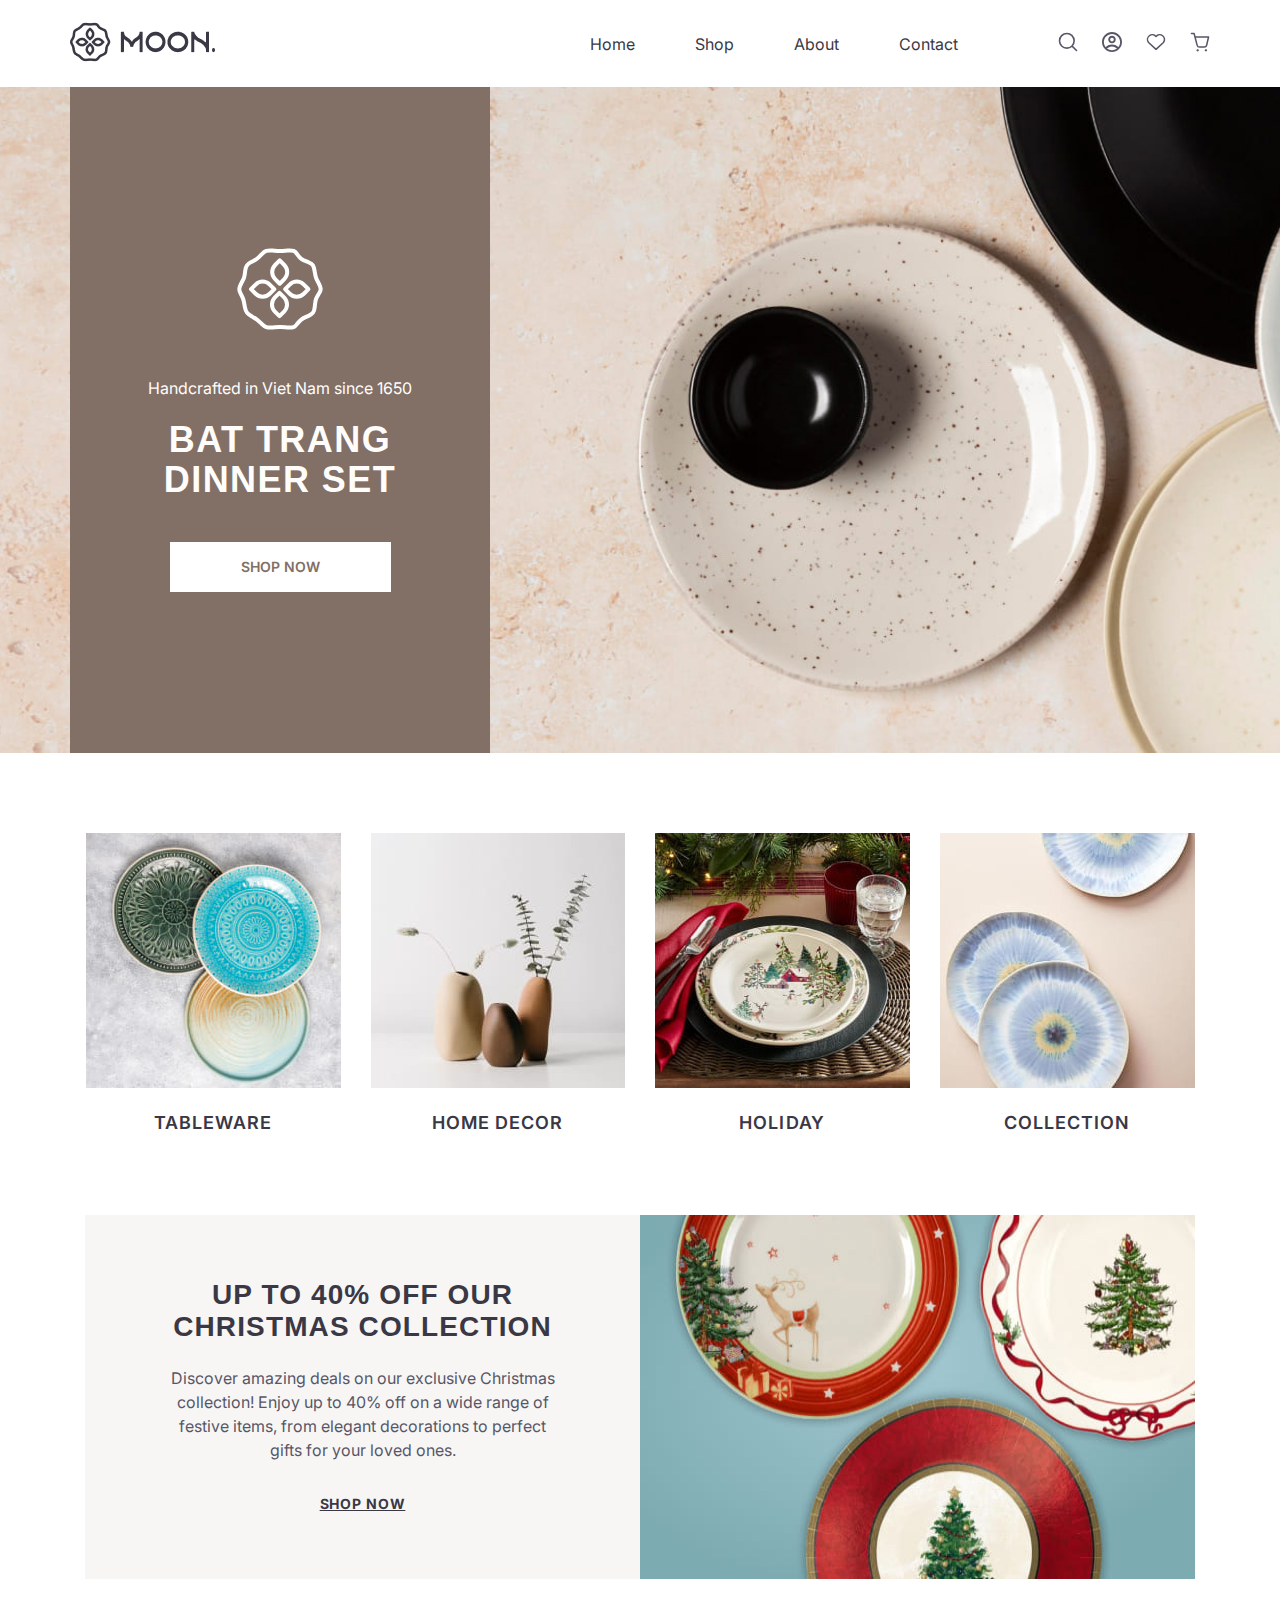
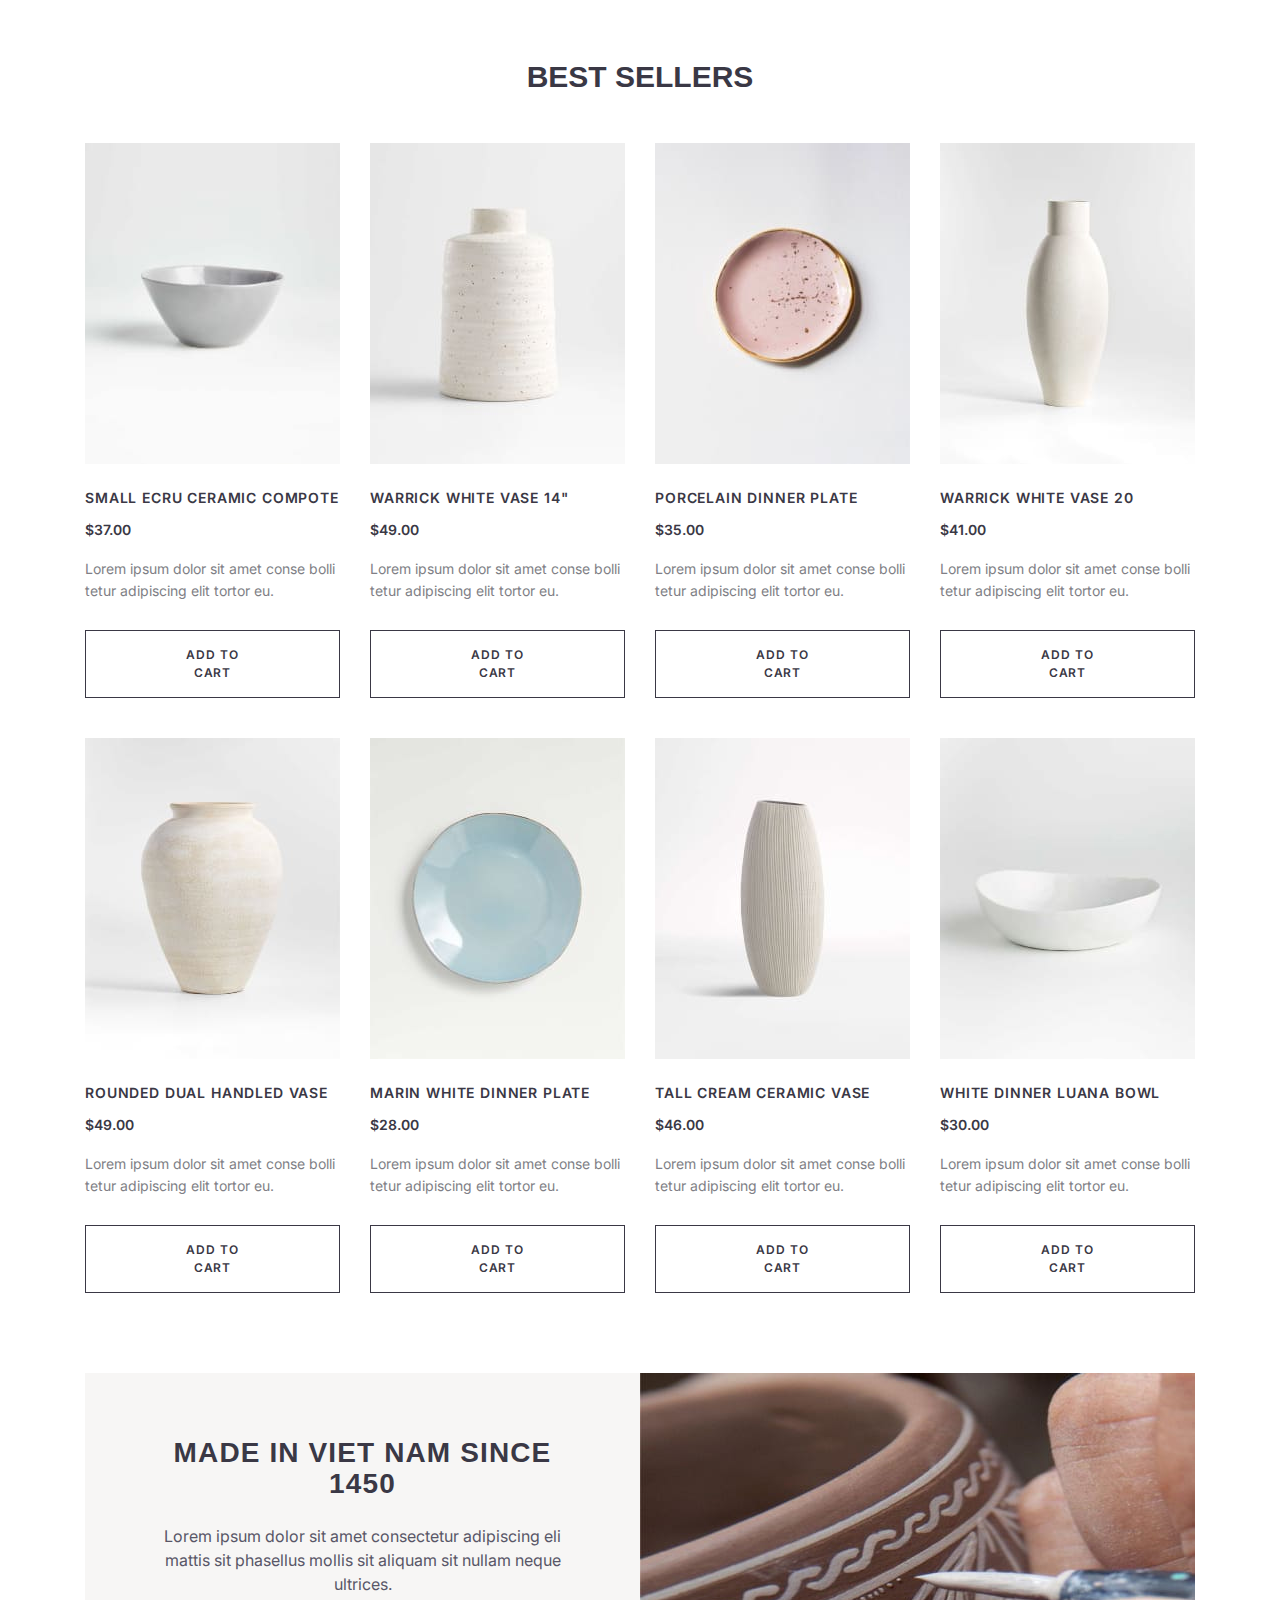
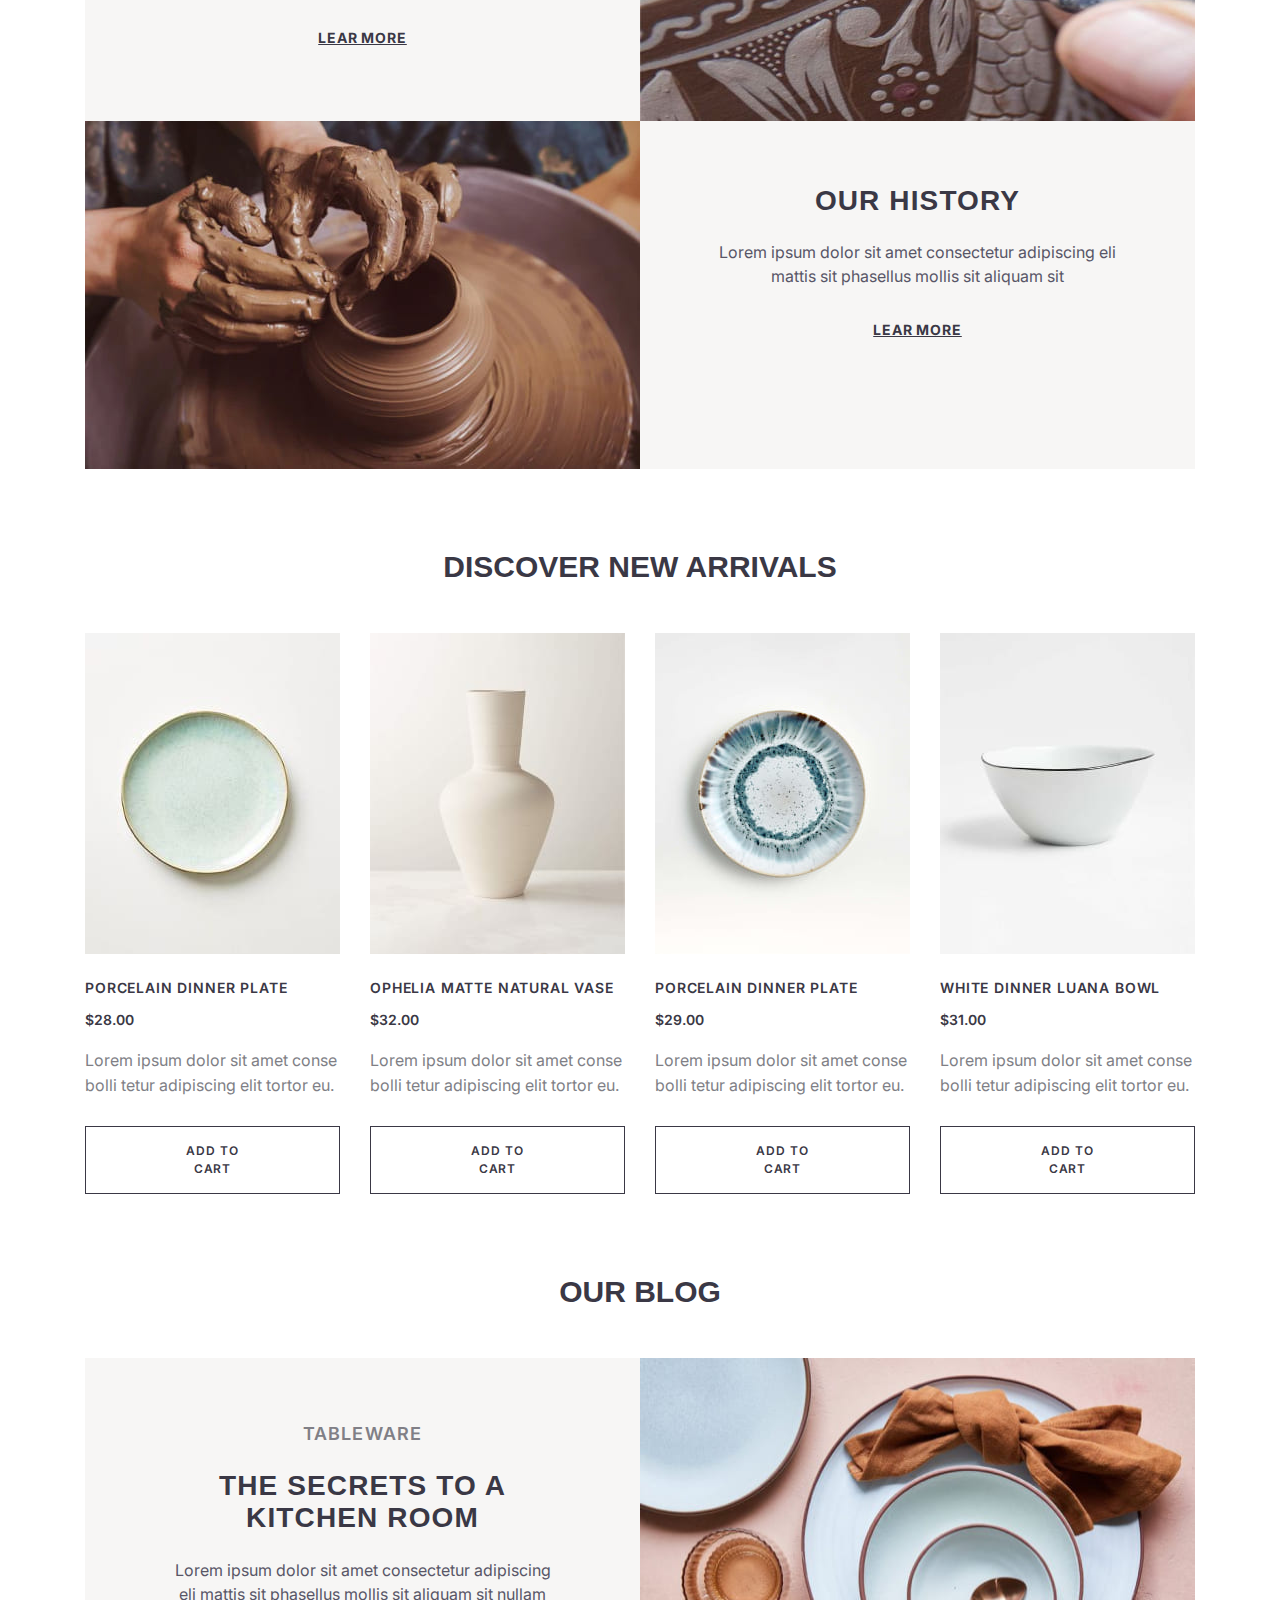
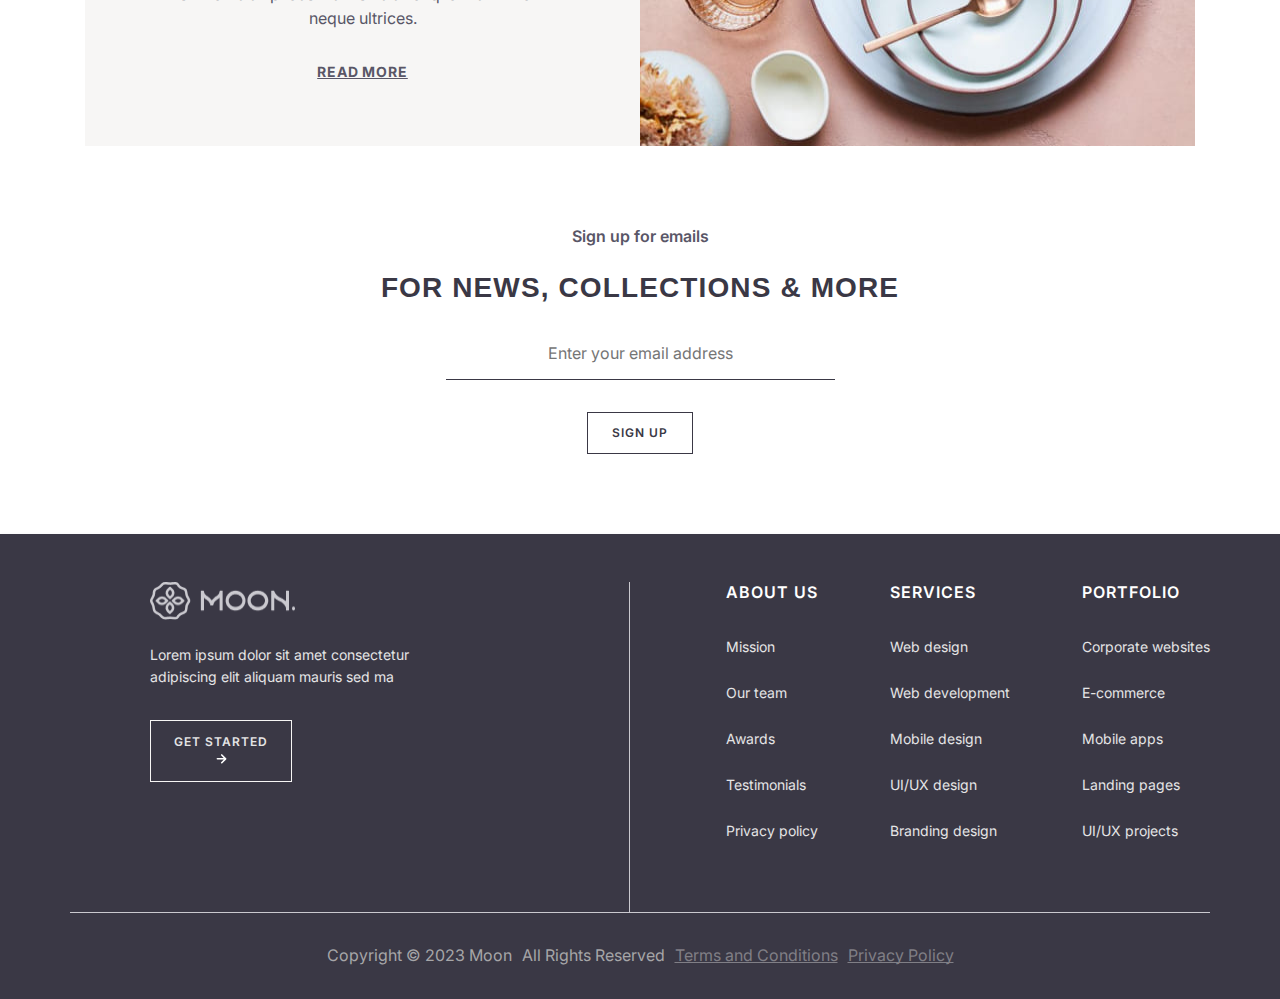
==== commit 09d67307: "changes 5" ====
--- a/index.html
+++ b/index.html
@@ -34,13 +34,15 @@
           <nav class="nav">
             <ul class="header__list">
               <li class="header__item">
-                <a class="header__link" href="#">Home</a>
+                <a class="header__link" href="index.html">Home</a>
               </li>
               <li class="header__item">
                 <a class="header__link" href="#">Shop</a>
               </li>
               <li class="header__item">
-                <a class="header__link" href="#">About</a>
+                <a class="header__link" href="about.html" target="_blank"
+                  >About</a
+                >
               </li>
               <li class="header__item">
                 <a class="header__link" href="#">Contact</a>
--- a/css/style.css
+++ b/css/style.css
@@ -9,9 +9,6 @@
   --color-brown: #826f66;
   --color-purple: #595667;
   --color-blue: #cac9cf;
-
-  color: var(--color-gray-dark);
-  background-color: var(--color-white);
 }
 
 html {
@@ -783,6 +780,169 @@
   display: none;
 }
 
+/*------ABOUT------*/
+
+.header__about {
+  border-bottom: 1px solid #cac9cf;
+}
+.about__top {
+  padding: 64px 15px;
+}
+.about__top-inner {
+  display: flex;
+  flex-direction: column;
+  justify-content: center;
+  align-items: center;
+}
+.about__top-title {
+  font-weight: 700;
+  font-size: 36px;
+  line-height: 100%;
+  text-transform: uppercase;
+  color: var(--color-gray-dark);
+  margin-bottom: 24px;
+}
+
+.about__top-text {
+  max-width: 436px;
+  line-height: 150%;
+  text-align: center;
+  color: var(--color-purple);
+}
+
+.timeline {
+  padding: 0 15px;
+}
+
+.timeline__content {
+  display: flex;
+  flex-wrap: wrap;
+  justify-content: center;
+}
+
+.timeline__box {
+  max-width: 555px;
+  display: flex;
+  flex-direction: column;
+  background-color: var(--color-gray-lightest);
+  padding: 97px 60px;
+}
+
+.timeline__title {
+  font-weight: 700;
+  font-size: 28px;
+  line-height: 114%;
+  letter-spacing: 0.04em;
+  text-transform: uppercase;
+  text-align: center;
+  color: var(--color-gray-dark);
+}
+
+.timeline__text {
+  font-size: 16px;
+  line-height: 150%;
+  text-align: center;
+  color: var(--color-purple);
+  margin-top: 24px;
+}
+
+.timeline__img {
+  display: block;
+  max-width: 100%;
+  height: auto;
+}
+.process {
+  padding: 80px 16px 0;
+}
+
+.process__inner {
+  display: flex;
+  flex-wrap: wrap;
+  justify-content: center;
+}
+
+.process__img {
+  display: block;
+  max-width: 100%;
+  height: auto;
+}
+
+.process__content {
+  max-width: 555px;
+  padding: 34px 34px 34px 50px;
+  text-align: left;
+}
+
+.process__title {
+  font-size: 28px;
+  line-height: 114%;
+  letter-spacing: 0.04em;
+  color: var(--color-gray-dark);
+  margin-bottom: 30px;
+}
+
+.process__caption {
+  font-weight: 600;
+  font-size: 18px;
+  line-height: 133%;
+  color: var(--color-gray-dark);
+  margin-bottom: 20px;
+}
+
+.process__text {
+  line-height: 150%;
+  color: var(--color-purple);
+  margin-bottom: 32px;
+}
+
+.process__text:last-child {
+  margin-bottom: 0;
+}
+
+.team {
+  padding: 80px 15px;
+}
+
+.team__title {
+  font-size: 36px;
+  line-height: 100%;
+  text-transform: uppercase;
+  text-align: center;
+  color: var(--color-gray-dark);
+  margin-bottom: 48px;
+}
+
+.team__list {
+  display: flex;
+  justify-content: center;
+  gap: 30px;
+}
+
+.team__item img {
+  display: block;
+  max-width: 100%;
+  height: auto;
+}
+
+.team__name {
+  font-weight: 600;
+  font-size: 14px;
+  line-height: 143%;
+  letter-spacing: 0.06em;
+  text-transform: uppercase;
+  text-align: center;
+  color: var(--color-gray-dark);
+  margin-top: 20px;
+}
+
+.team__profession {
+  font-size: 14px;
+  line-height: 157%;
+  text-align: center;
+  color: var(--color-gray-medium);
+  margin-top: 5px;
+}
+
 @media (max-width: 1140px) {
   .info__list {
     flex-direction: column-reverse;
@@ -806,6 +966,10 @@
     border-top: 1px solid #cac9cf;
     padding: 30px 0 6px;
     margin-bottom: 0;
+  }
+  .timeline__content-sec {
+    flex-direction: column-reverse;
+    align-items: center;
   }
 }
 
@@ -1003,4 +1167,31 @@
   .mail {
     padding: 40px 15px;
   }
-}
+  .timeline {
+    padding: 0;
+  }
+  .timeline__content {
+    flex-direction: column-reverse;
+  }
+  .timeline__content-sec {
+    flex-direction: column;
+  }
+  .timeline__box {
+    padding: 72px 48px;
+  }
+  .process {
+    padding: 48px 0 0;
+  }
+  .process__content {
+    padding: 36px 12px 36px 20px;
+  }
+  .process__title {
+    margin-bottom: 24px;
+  }
+  .process__caption {
+    margin-bottom: 15px;
+  }
+  .process__text {
+    margin-bottom: 24px;
+  }
+}
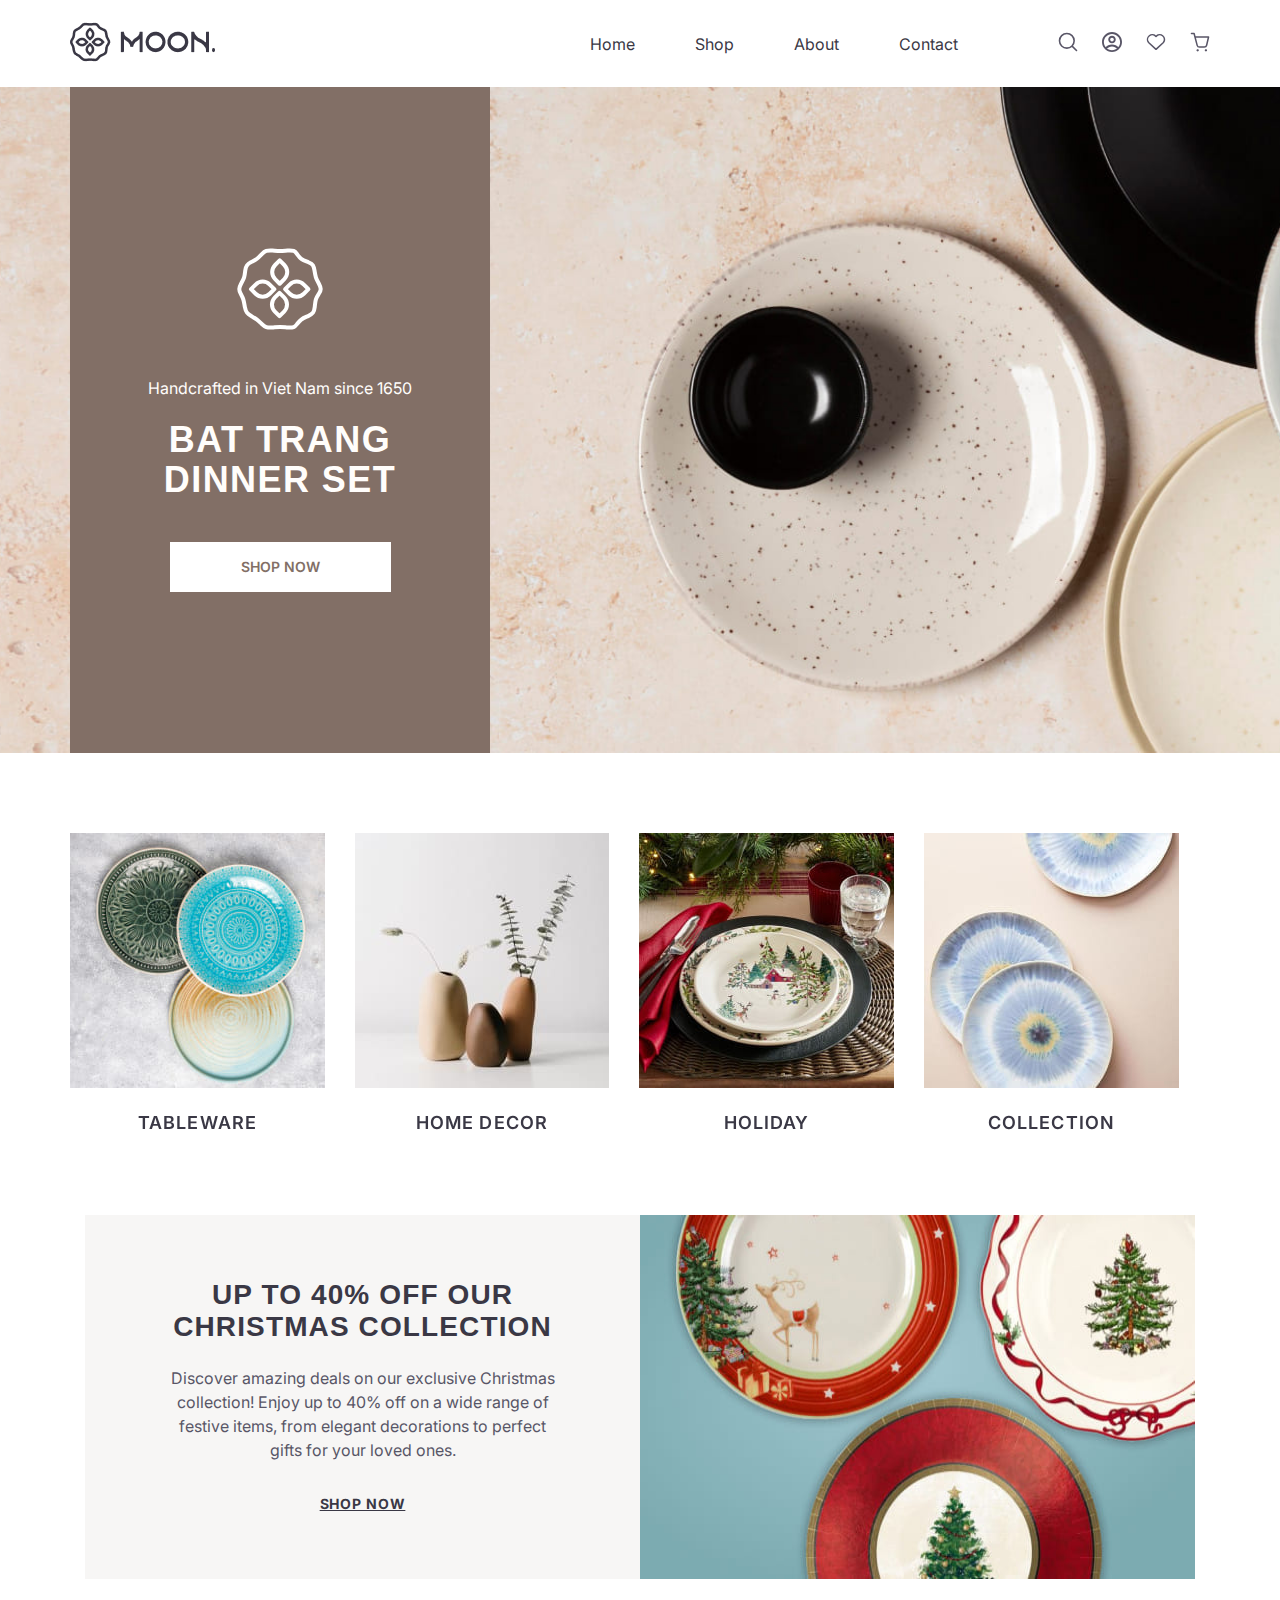
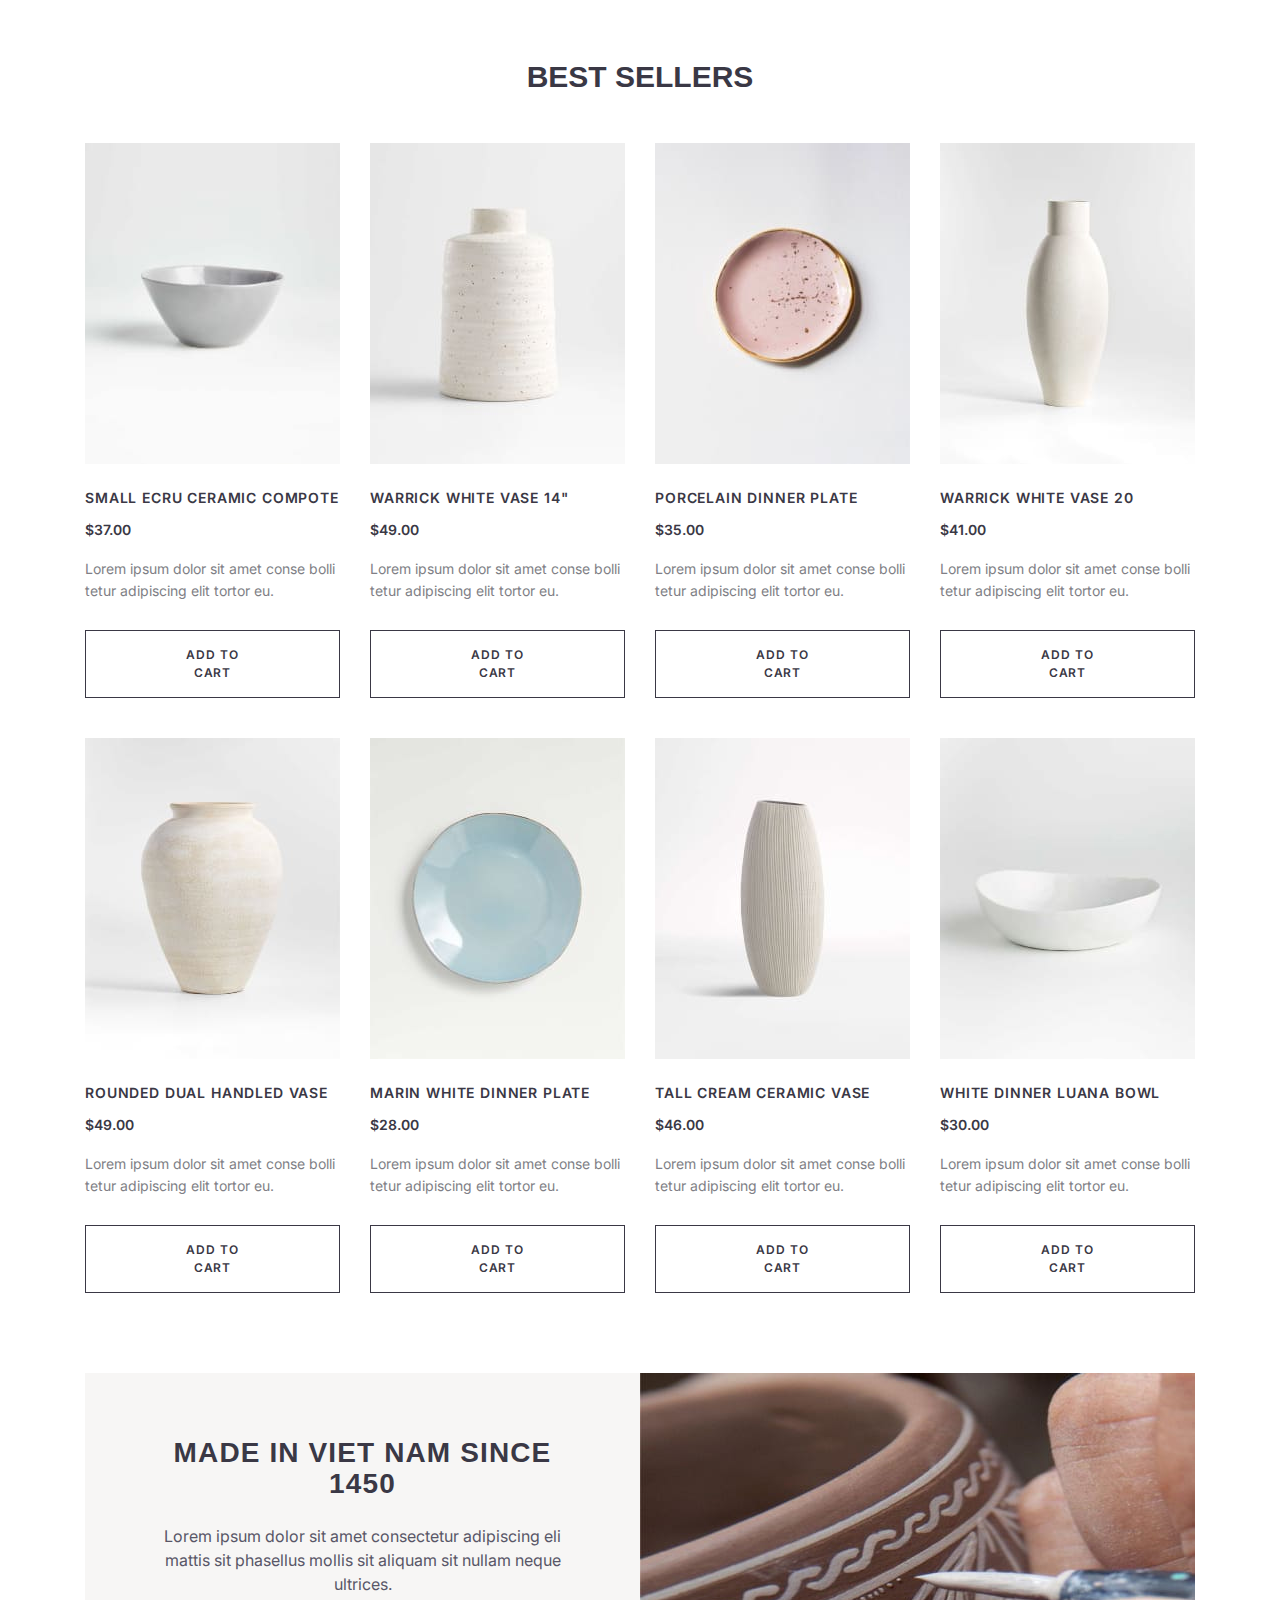
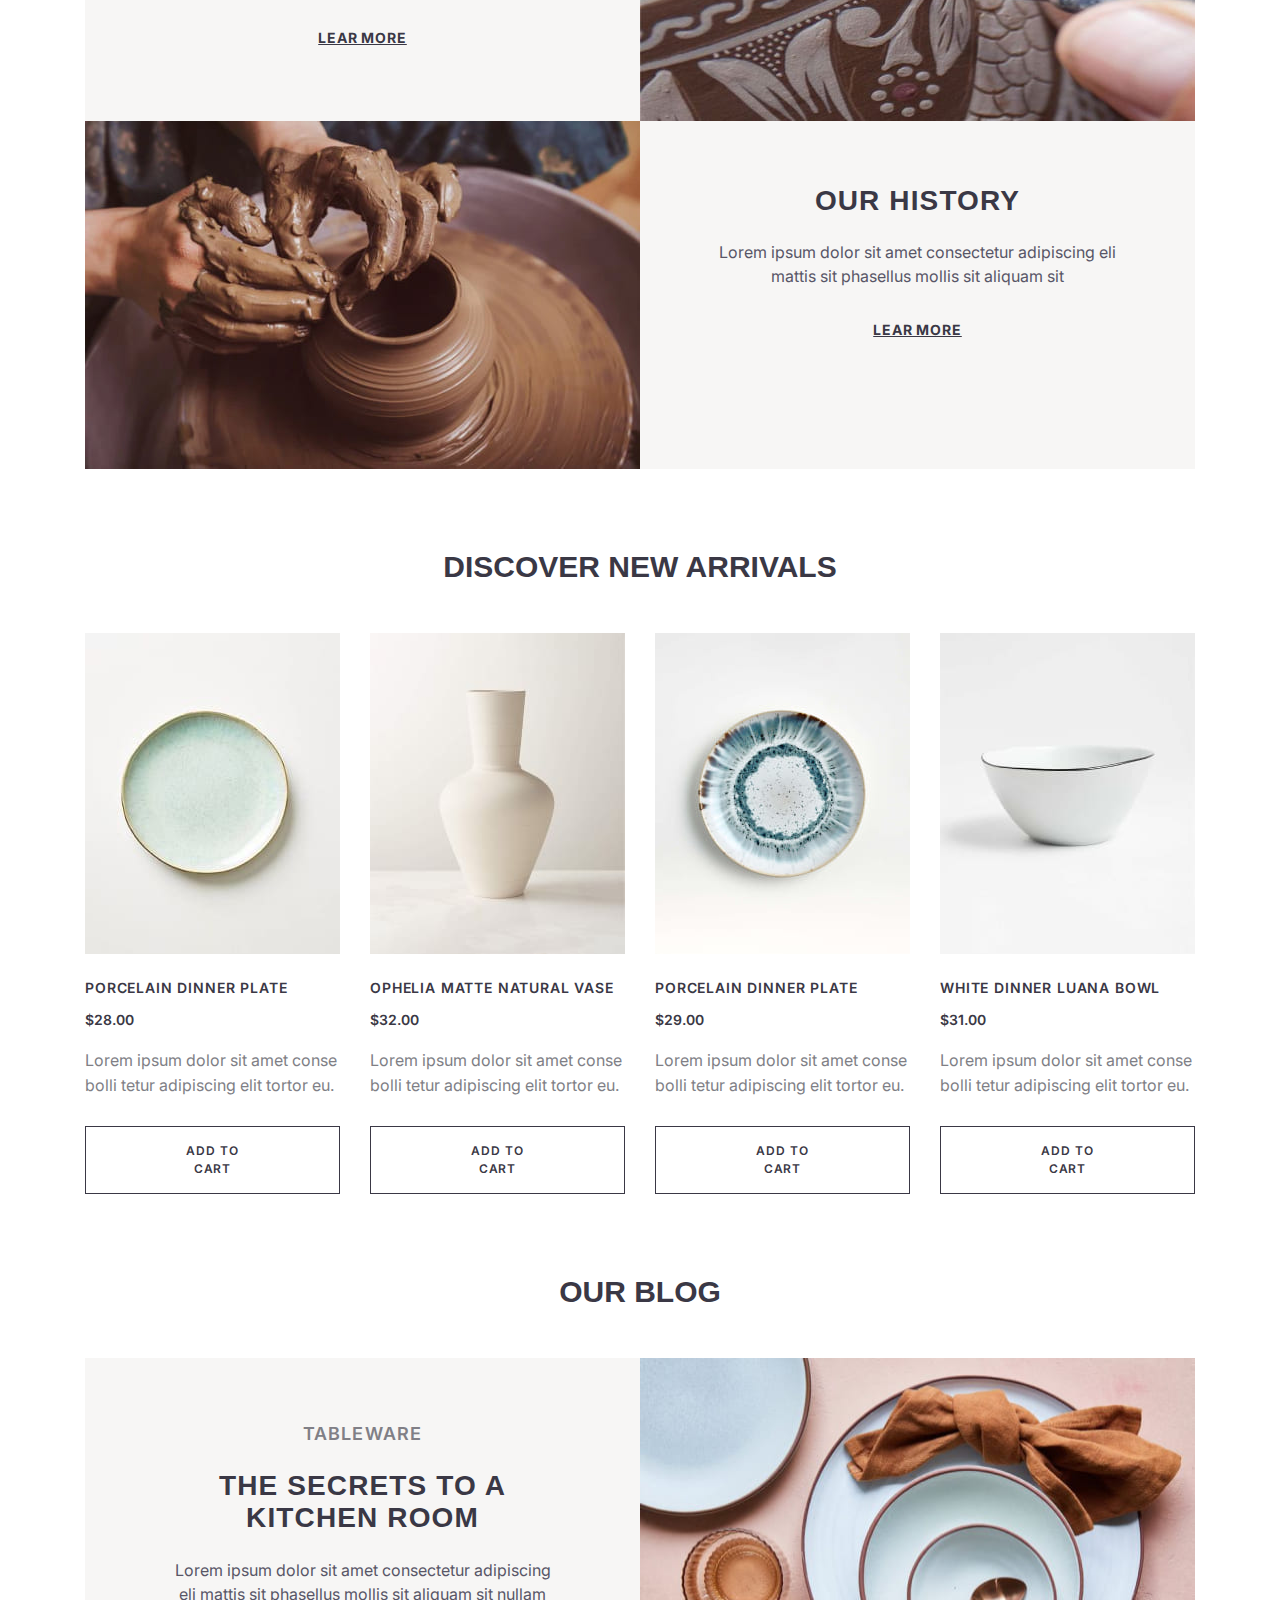
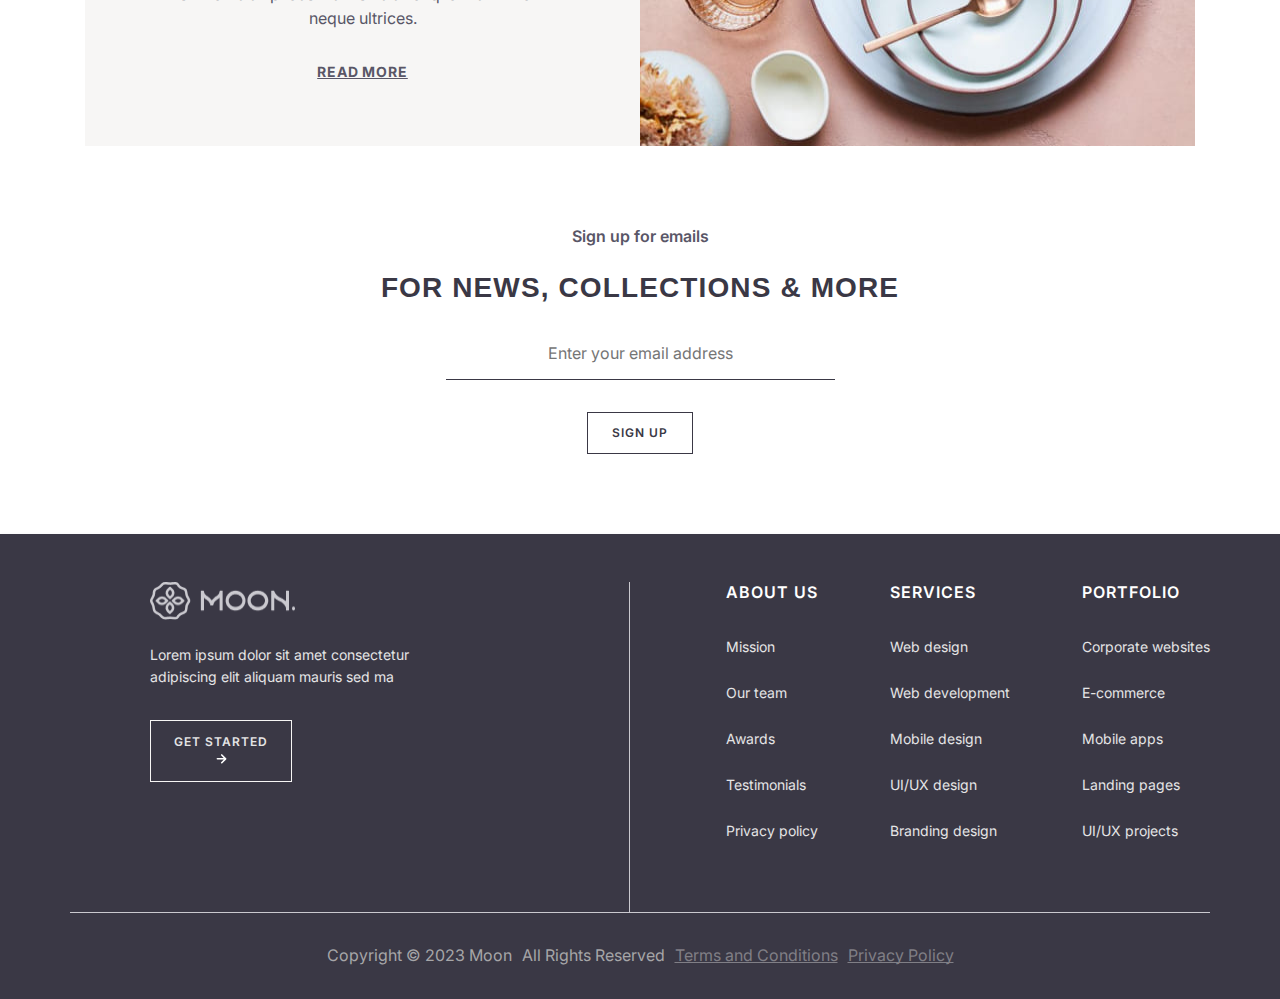
==== commit ac71dad1: "changes 8" ====
--- a/index.html
+++ b/index.html
@@ -11,6 +11,7 @@
       rel="stylesheet"
     />
     <link rel="stylesheet" href="css/normalize.css" />
+    <link rel="stylesheet" href="slick/slick.css" />
     <link rel="stylesheet" href="css/style.css" />
   </head>
   <body>
@@ -421,6 +422,8 @@
         </div>
       </div>
     </footer>
+   <script src="https://code.jquery.com/jquery-3.7.1.min.js"></script>
+    <script src="slick/slick.min.js"></script>
     <script src="js/main.js"></script>
   </body>
 </html>
--- a/css/style.css
+++ b/css/style.css
@@ -175,9 +175,16 @@
 
 .catalog__list {
   display: flex;
-  flex-wrap: wrap;
   justify-content: center;
-  gap: 30px 30px;
+}
+
+.catalog__item {
+  margin-right: 30px;
+  position: relative;
+}
+
+.catalog__item:last-child {
+  margin-right: 0;
 }
 
 .catalog__item img {
@@ -195,29 +202,25 @@
   text-transform: uppercase;
   text-align: center;
   margin-top: 23px;
-}
-
-.catalog__link {
   position: relative;
 }
 
-.catalog__link::after {
+.catalog__link::before {
   content: "";
   position: absolute;
+  height: 2px;
+  width: 0%;
+  left: 0px;
+  bottom: 0;
   background-color: var(--color-brown);
-  height: 3px;
-  width: 0;
-  left: 0px;
-  bottom: -10px;
   transition: 0.3s;
 }
 
 .catalog__link:hover {
-  color: #826f66;
   color: var(--color-brown);
 }
 
-.catalog__link:hover::after {
+.catalog__link:hover::before {
   width: 100%;
 }
 
@@ -915,7 +918,15 @@
 .team__list {
   display: flex;
   justify-content: center;
-  gap: 30px;
+}
+
+.team__item {
+  max-width: 255px;
+  margin-right: 30px;
+}
+
+.team__item:last-child {
+  margin-right: 0;
 }
 
 .team__item img {
@@ -1140,7 +1151,7 @@
     padding: 15px 50px;
   }
   .catalog {
-    padding: 30px 0;
+    padding: 30px 0 30px 10px;
   }
   .discount {
     padding: 0;
@@ -1194,4 +1205,7 @@
   .process__text {
     margin-bottom: 24px;
   }
-}
+  .team {
+    padding-right: 0;
+  }
+}
